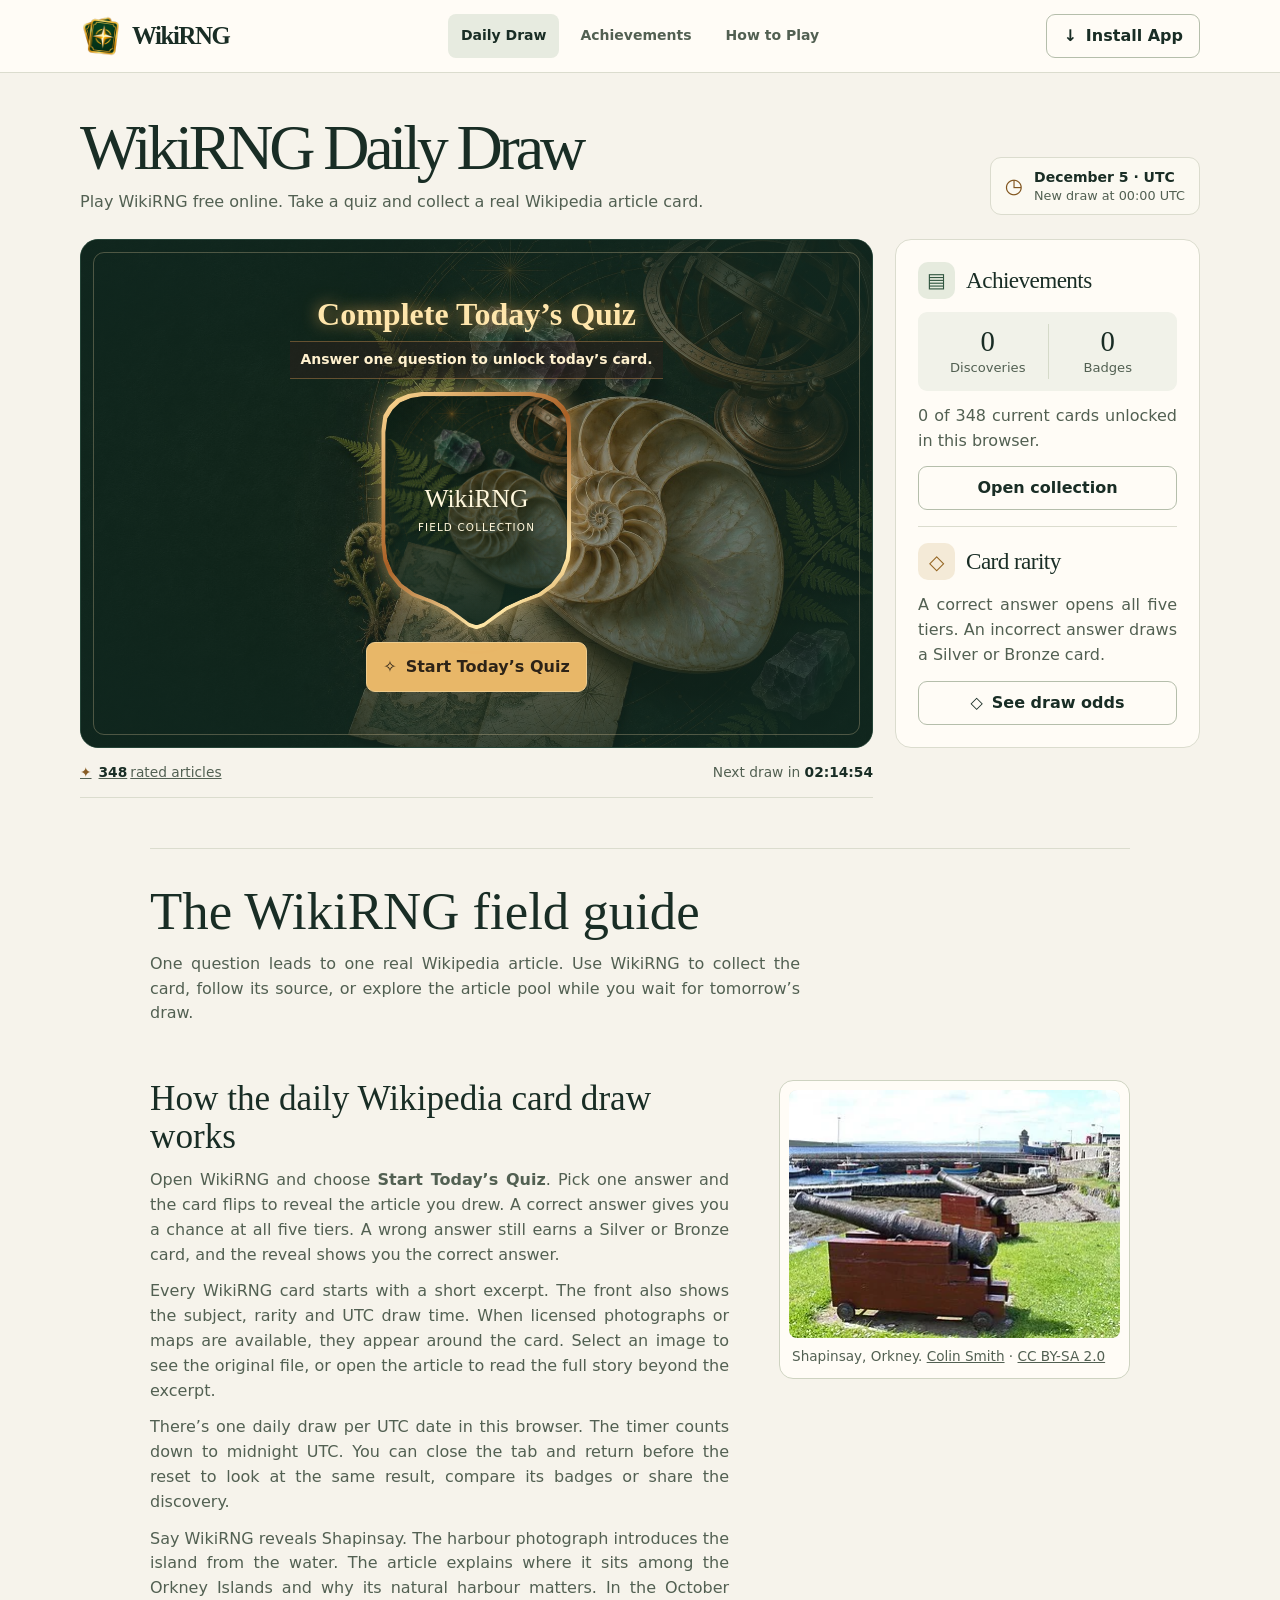
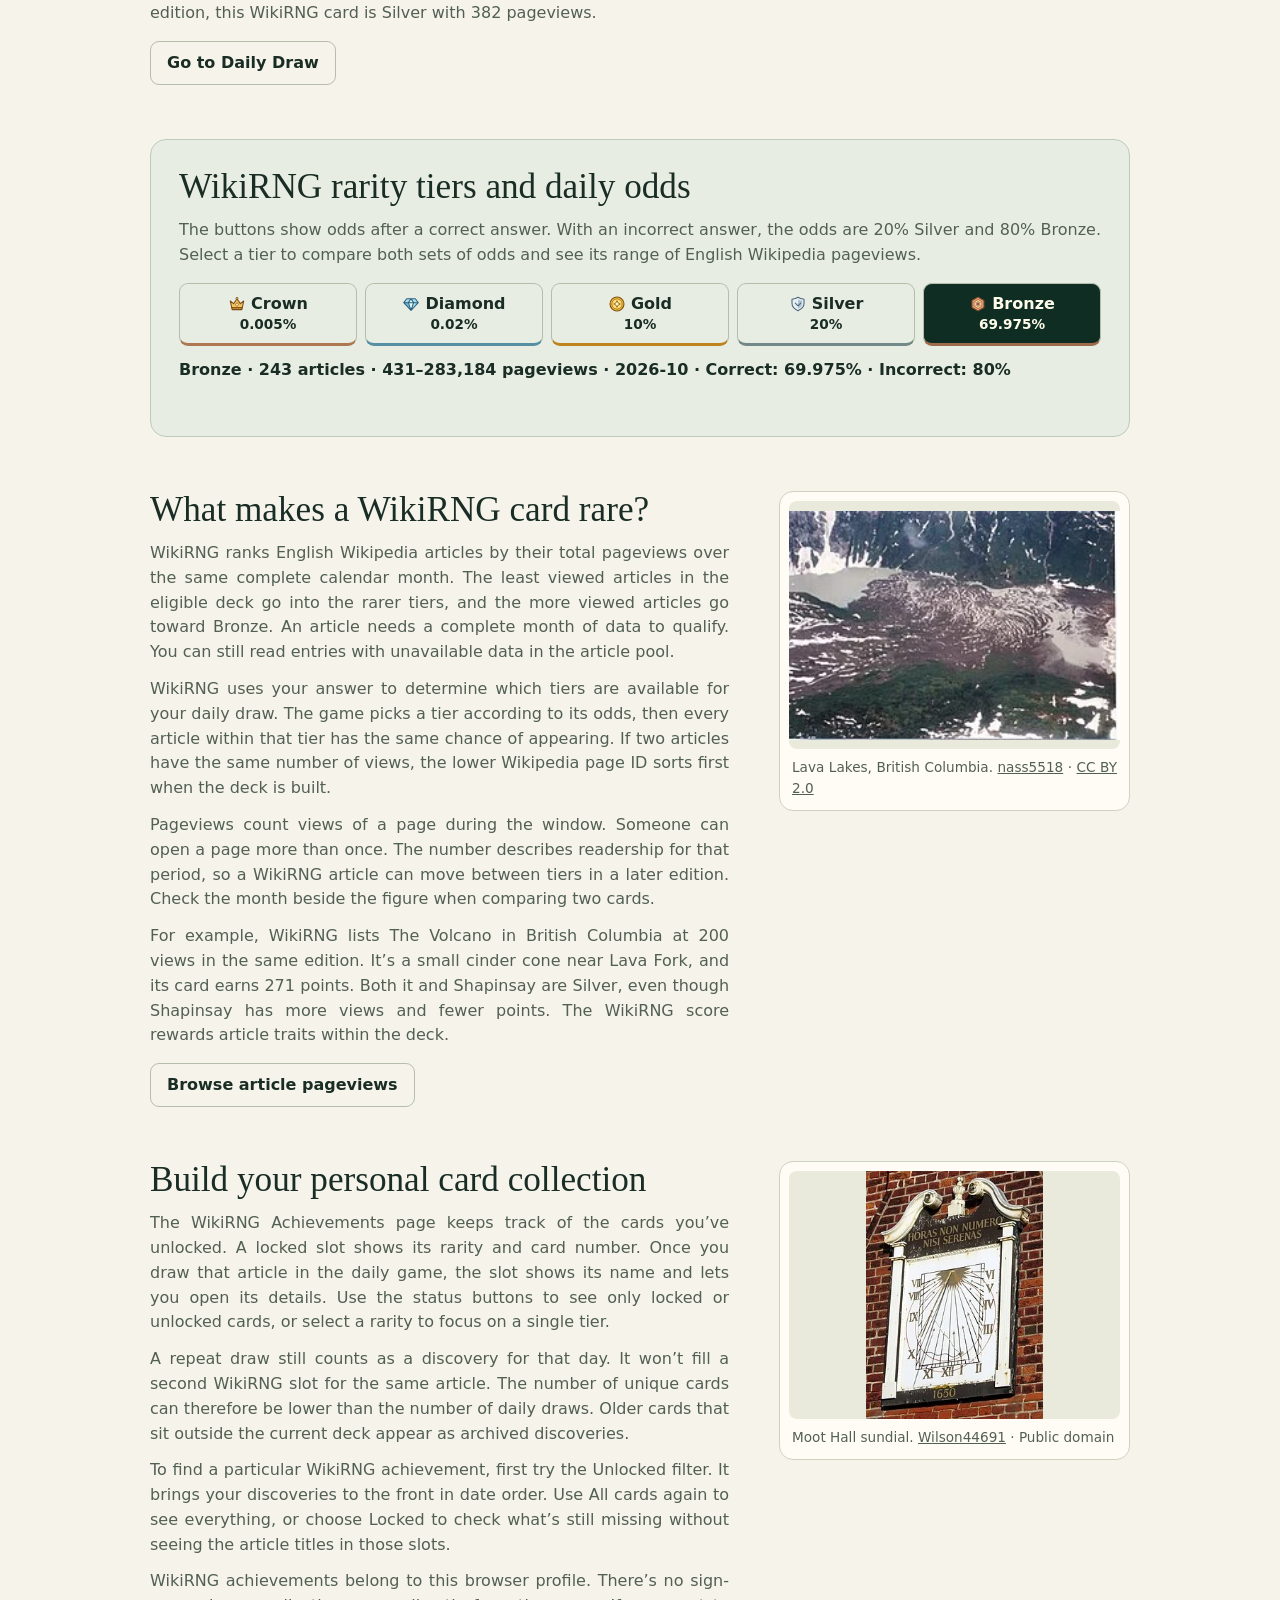
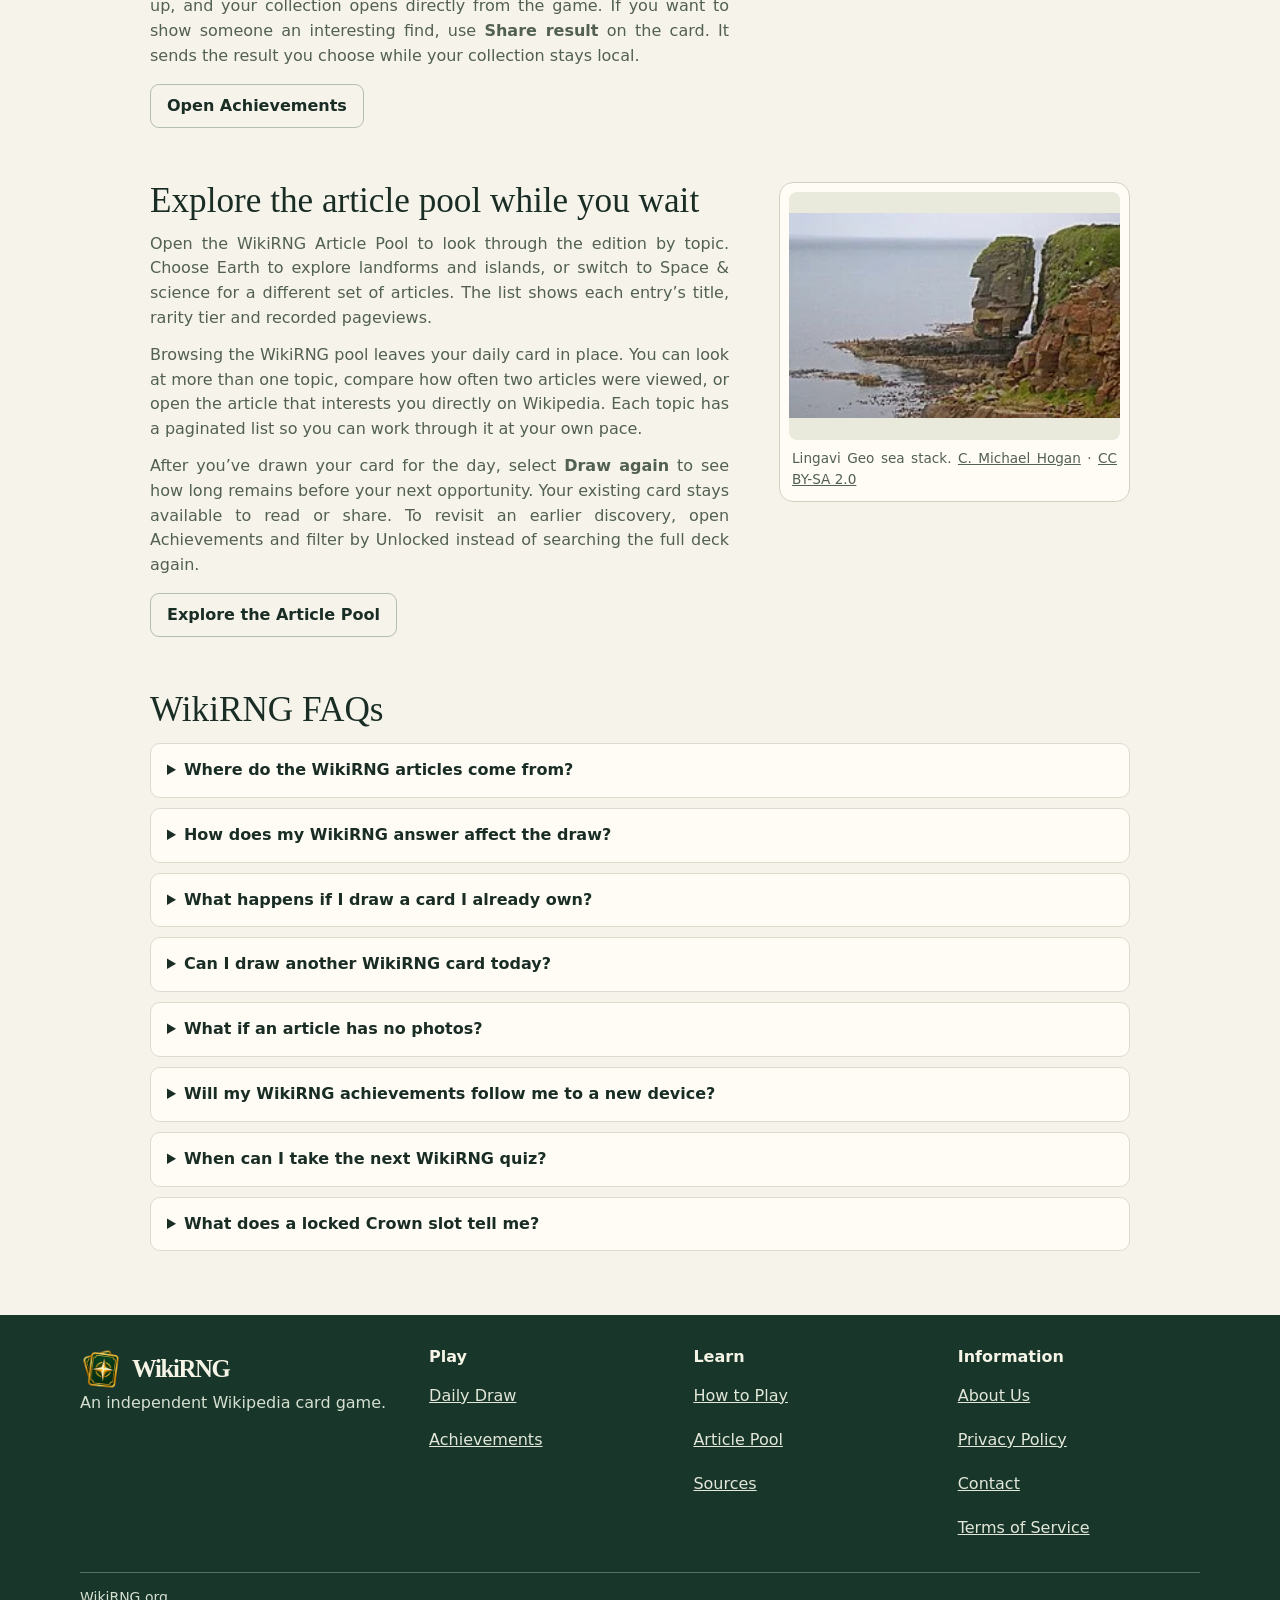
==== index.html @ 870a2978 "first commit" ====
<!doctype html>
<html lang="en">
<head>
  <meta charset="utf-8">
  <meta name="viewport" content="width=device-width, initial-scale=1">
  <meta name="description" content="Play WikiRNG free online. Answer a quick quiz, draw a daily Wikipedia card from five rarity tiers, and build your personal collection.">
  <link rel="canonical" href="https://wikirng.org/">
  <meta property="og:title" content="WikiRNG — Daily Wikipedia Card Draw">
  <meta property="og:description" content="Answer the daily quiz, draw a Wikipedia article card, and fill your collection.">
  <meta property="og:url" content="https://wikirng.org/">
  <meta property="og:image" content="https://wikirng.org/archive-cover.jpg">
  <link rel="icon" type="image/png" sizes="32x32" href="brand/icon-32.png">
  <link rel="apple-touch-icon" href="brand/icon-192.png">
  <link rel="manifest" href="manifest.webmanifest">
  <meta name="theme-color" content="#f6f3eb">
  <link rel="stylesheet" href="styles.css">
  <script src="articles.js" defer></script>
  <script src="edition.js" defer></script>
  <script src="pageviews.js" defer></script>
  <script src="draw-rules.js" defer></script>
  <script src="article-media-local.js" defer></script>
  <script src="article-media.js" defer></script>
  <script src="site.js" defer></script>
  <script src="game.js" defer></script>
  <title>WikiRNG — Daily Wikipedia Card Draw</title>
</head>
<body>
  <a class="skip" href="#main">Skip to game</a>
  <header class="site-header">
    <div class="shell header-inner">
      <a class="brand" href="#daily" aria-label="WikiRNG home"><img class="brand-logo" src="brand/icon-192.png" width="36" height="36" alt="">WikiRNG</a>
      <nav aria-label="Game">
        <a href="#daily" data-view="daily" aria-current="page">Daily Draw</a>
        <a href="#journal" data-view="journal">Achievements</a>
        <a href="#guide" data-view="guide">How to Play</a>
      </nav>
      <button class="outline install" id="install-open" type="button"><span aria-hidden="true">↓</span> Install App</button>
    </div>
  </header>

  <main id="main" class="shell">
    <section class="screen" id="daily" aria-labelledby="daily-title">
      <header class="section-heading">
        <div>
          <h1 id="daily-title">WikiRNG Daily Draw</h1>
          <p>Play WikiRNG free online. Take a quiz and collect a real Wikipedia article card.</p>
        </div>
        <div class="date-stamp"><span class="date-icon" aria-hidden="true">◷</span><div><span id="today-label">Today · UTC</span><small>New draw at 00:00 UTC</small></div></div>
      </header>

      <div class="game-grid">
        <div class="game-column">
          <article class="draw-card" id="draw-card" aria-labelledby="draw-heading">
            <div class="draw-content">
              <div class="unlock-banner">
                <h2 class="knowledge-kicker" id="draw-heading">Complete Today’s Quiz</h2>
                <p class="unlock-subtitle">Answer one question to unlock today’s card.</p>
              </div>
              <div class="draw-deck" aria-hidden="true"><span>WikiRNG</span><small>Field Collection</small></div>
              <button class="primary" id="draw-button" type="button"><span aria-hidden="true">✧</span><span id="draw-button-label">Start Today’s Quiz</span></button>
            </div>
          </article>
          <article class="result-card" id="result" aria-labelledby="result-title" hidden>
            <div class="knowledge-stage" id="knowledge-stage">
              <div class="unlock-banner">
                <p class="knowledge-kicker" id="result-mode"></p>
                <p class="unlock-subtitle" id="result-unlock"></p>
              </div>
              <div class="article-gallery" id="article-gallery" data-media-gallery role="group" aria-label="Images from this article"></div>
              <div class="knowledge-frame">
                <div class="knowledge-flipper" id="knowledge-flipper">
                  <div class="knowledge-back" aria-hidden="true"><span>WikiRNG</span><small>Field Collection</small></div>
                  <div class="knowledge-front">
                    <p class="knowledge-collection">WikiRNG Field Collection</p>
                    <h2 id="result-title" tabindex="-1"></h2>
                    <p class="knowledge-summary" id="result-description" lang="en"></p>
                    <dl class="knowledge-details">
                      <div><dt>Rarity</dt><dd id="result-card-type"></dd></div>
                      <div><dt>Topic</dt><dd id="result-topic"></dd></div>
                      <div><dt>Pageviews</dt><dd id="result-views"></dd></div>
                      <div><dt id="result-date-label">Drawn</dt><dd><time id="result-date"></time></dd></div>
                    </dl>
                  </div>
                </div>
              </div>
              <p class="media-status" id="media-status" data-media-status role="status" hidden></p>
              <div class="result-actions">
                <button class="primary" type="button" id="result-draw-again"><span aria-hidden="true">✧</span> Draw again</button>
                <a class="stage-link" id="source-link" target="_blank" rel="noopener noreferrer">Read on Wikipedia</a>
              </div>
            </div>
            <div class="result-copy">
              <p class="fine" id="quiz-feedback" hidden></p>
              <div class="result-links">
                <button class="text-button" type="button" id="share-button"><span aria-hidden="true">⤴</span> Share result</button>
              </div>
              <p class="excerpt-credit" id="result-credit" hidden><a id="revision-link" target="_blank" rel="noopener noreferrer">Wikipedia contributors</a> · edited excerpt · <a href="https://creativecommons.org/licenses/by-sa/4.0/" target="_blank" rel="noopener noreferrer">CC BY-SA 4.0</a></p>
              <details class="media-credits" id="media-credits" data-media-credits hidden>
                <summary>Image credits</summary>
                <ul id="media-credit-list"></ul>
              </details>
            </div>
            <div class="score-panel">
              <span class="eyebrow">Your draw score</span>
              <div class="score"><strong id="score-value"></strong><span>pts</span></div>
              <p id="result-badges"></p>
              <p id="result-percentile"></p>
              <p id="saved-message"></p>
            </div>
            <div class="reason-panel">
              <h3>How you earned your points</h3>
              <ul id="reasons"></ul>
              <p class="fine" id="result-edition"></p>
            </div>
          </article>
          <p class="notice" id="draw-notice" role="status"></p>
          <div class="stage-meta">
            <a href="#pool" data-view="pool"><span aria-hidden="true">✦</span> <strong id="pool-size">348</strong> rated articles</a>
            <span>Next draw in <time id="countdown">--:--:--</time></span>
          </div>
        </div>
        <aside class="side-panel" aria-labelledby="journal-summary-title">
          <div class="side-heading"><span class="tile-icon" aria-hidden="true">▤</span><h2 id="journal-summary-title">Achievements</h2></div>
          <div class="stats">
            <div><strong id="summary-discoveries">0</strong><span>Discoveries</span></div>
            <div><strong id="summary-badges">0</strong><span>Badges</span></div>
          </div>
          <p id="journal-message">Your daily draws are collected here, ready to revisit any time.</p>
          <a class="outline" href="#journal" data-view="journal">Open collection</a>
          <div class="side-divider"></div>
          <div class="side-heading"><span class="tile-icon alternate" aria-hidden="true">◇</span><h2>Card rarity</h2></div>
          <p>A correct answer opens all five tiers. An incorrect answer draws a Silver or Bronze card.</p>
          <a class="outline" href="#odds"><span aria-hidden="true">◇</span> See draw odds</a>
        </aside>
      </div>

      <article class="field-guide" aria-labelledby="field-guide-title">
        <header class="field-guide-header">
          <h2 id="field-guide-title">The WikiRNG field guide</h2>
          <p>One question leads to one real Wikipedia article. Use WikiRNG to collect the card, follow its source, or explore the article pool while you wait for tomorrow’s draw.</p>
        </header>
        <section class="guide-story">
          <div>
            <h3>How the daily Wikipedia card draw works</h3>
            <p>Open WikiRNG and choose <strong>Start Today’s Quiz</strong>. Pick one answer and the card flips to reveal the article you drew. A correct answer gives you a chance at all five tiers. A wrong answer still earns a Silver or Bronze card, and the reveal shows you the correct answer.</p>
            <p>Every WikiRNG card starts with a short excerpt. The front also shows the subject, rarity and UTC draw time. When licensed photographs or maps are available, they appear around the card. Select an image to see the original file, or open the article to read the full story beyond the excerpt.</p>
            <p>There’s one daily draw per UTC date in this browser. The timer counts down to midnight UTC. You can close the tab and return before the reset to look at the same result, compare its badges or share the discovery.</p>
            <p>Say WikiRNG reveals Shapinsay. The harbour photograph introduces the island from the water. The article explains where it sits among the Orkney Islands and why its natural harbour matters. In the October edition, this WikiRNG card is Silver with 382 pageviews.</p>
            <a class="outline" href="#daily">Go to Daily Draw</a>
          </div>
          <figure>
            <img src="guide-images/shapinsay-harbour.webp" width="330" height="247" loading="lazy" decoding="async" alt="Boats moored at Balfour Harbour on the Orkney island of Shapinsay">
            <figcaption>Shapinsay, Orkney. <a href="https://commons.wikimedia.org/wiki/File:Shapinsay_Harbour_-_geograph.org.uk_-_485300.jpg">Colin Smith</a> · <a href="https://creativecommons.org/licenses/by-sa/2.0/">CC BY-SA 2.0</a></figcaption>
          </figure>
        </section>
        <section id="odds" class="odds-panel" aria-labelledby="odds-title">
          <h3 id="odds-title">WikiRNG rarity tiers and daily odds</h3>
          <p>The buttons show odds after a correct answer. With an incorrect answer, the odds are 20% Silver and 80% Bronze. Select a tier to compare both sets of odds and see its range of English Wikipedia pageviews.</p>
          <div class="odds-buttons" id="odds-buttons" role="group" aria-label="Explore a rarity tier">
            <button type="button" class="outline" data-tier="crown" aria-pressed="false">
              <strong><svg class="rarity-icon" aria-hidden="true" focusable="false" width="18" height="18" viewBox="0 0 24 24">
                <path d="m3 8 4.5 3.6L12 5l4.5 6.6L21 8l-2 9H5z" fill="#f3c45c" stroke="#784b16" stroke-width="1.45" stroke-linejoin="round"/>
                <path d="m5 17 .6 2.5h12.8L19 17z" fill="#dc9b33" stroke="#784b16" stroke-width="1.45" stroke-linejoin="round"/>
                <path d="m12 10 2.25 3-2.25 2-2.25-2z" fill="#fff0b4" stroke="#9c632a" stroke-width="1.1"/>
                <path d="M10.4 4.5 12 2.8l1.6 1.7L12 6z" fill="#ffe28c" stroke="#784b16" stroke-width="1.2" stroke-linejoin="round"/>
              </svg>Crown</strong><span>0.005%</span>
            </button>
            <button type="button" class="outline" data-tier="diamond" aria-pressed="false">
              <strong><svg class="rarity-icon" aria-hidden="true" focusable="false" width="18" height="18" viewBox="0 0 24 24">
                <path d="M6.3 5h11.4l4 5.2L12 20.5 2.3 10.2z" fill="#a8e0f0"/>
                <path d="M2.3 10.2h6.2L12 20.5z" fill="#75b9d6"/>
                <path d="M8.5 10.2 12 5l3.5 5.2-3.5 10.3z" fill="#e4faff"/>
                <path d="M6.3 5h11.4l4 5.2L12 20.5 2.3 10.2zM2.3 10.2h19.4M12 5l-3.5 5.2L12 20.5l3.5-10.3L12 5z" fill="none" stroke="#2b617d" stroke-width="1.35" stroke-linejoin="round"/>
              </svg>Diamond</strong><span>0.02%</span>
            </button>
            <button type="button" class="outline" data-tier="gold" aria-pressed="false">
              <strong><svg class="rarity-icon" aria-hidden="true" focusable="false" width="18" height="18" viewBox="0 0 24 24">
                <circle cx="12" cy="12" r="9.3" fill="#f1bb46" stroke="#815206" stroke-width="1.45"/>
                <circle cx="12" cy="12" r="6.8" fill="#ffdf7b" stroke="#a46e18" stroke-width="1.05"/>
                <path d="M12 7.5 13.4 10.6 16.5 12 13.4 13.4 12 16.5 10.6 13.4 7.5 12 10.6 10.6z" fill="#fff5c6" stroke="#90601b" stroke-width="1.1" stroke-linejoin="round"/>
              </svg>Gold</strong><span>10%</span>
            </button>
            <button type="button" class="outline" data-tier="silver" aria-pressed="false">
              <strong><svg class="rarity-icon" aria-hidden="true" focusable="false" width="18" height="18" viewBox="0 0 24 24">
                <path d="M12 3c2.4 1.6 5 2.3 8 2.7v5.7c0 4.3-3.1 7.3-8 9.6-4.9-2.3-8-5.3-8-9.6V5.7c3-.4 5.6-1.1 8-2.7z" fill="#e6eff4" stroke="#52677b" stroke-width="1.45" stroke-linejoin="round"/>
                <path d="M12 6v12.2c3.5-1.9 5.5-4.1 5.5-7V7.8C15.4 7.4 13.6 6.8 12 6z" fill="#afc2d2"/>
                <path d="m8.4 10.8 3.6 3.6 3.6-3.6" fill="none" stroke="#52677b" stroke-width="1.4" stroke-linecap="round" stroke-linejoin="round"/>
              </svg>Silver</strong><span>20%</span>
            </button>
            <button type="button" class="outline" data-tier="bronze" aria-pressed="true">
              <strong><svg class="rarity-icon" aria-hidden="true" focusable="false" width="18" height="18" viewBox="0 0 24 24">
                <path d="M12 2.8 20 7.4v9.2l-8 4.6-8-4.6V7.4z" fill="#e6a36f" stroke="#78482e" stroke-width="1.45" stroke-linejoin="round"/>
                <path d="M12 5.9 17.3 9v6L12 18.1 6.7 15V9z" fill="#f7cca2" stroke="#a66543" stroke-width="1.05" stroke-linejoin="round"/>
                <path d="M12 8.9v6.2m-2.7-4.7 5.4 3.2m0-3.2-5.4 3.2" fill="none" stroke="#895337" stroke-width="1.25" stroke-linecap="round"/>
              </svg>Bronze</strong><span>69.975%</span>
            </button>
          </div>
          <p id="odds-detail" role="status">The daily draw first selects a tier, then draws one article from that tier.</p>
        </section>
        <section class="guide-story">
          <div>
            <h3>What makes a WikiRNG card rare?</h3>
            <p>WikiRNG ranks English Wikipedia articles by their total pageviews over the same complete calendar month. The least viewed articles in the eligible deck go into the rarer tiers, and the more viewed articles go toward Bronze. An article needs a complete month of data to qualify. You can still read entries with unavailable data in the article pool.</p>
            <p>WikiRNG uses your answer to determine which tiers are available for your daily draw. The game picks a tier according to its odds, then every article within that tier has the same chance of appearing. If two articles have the same number of views, the lower Wikipedia page ID sorts first when the deck is built.</p>
            <p>Pageviews count views of a page during the window. Someone can open a page more than once. The number describes readership for that period, so a WikiRNG article can move between tiers in a later edition. Check the month beside the figure when comparing two cards.</p>
            <p>For example, WikiRNG lists The Volcano in British Columbia at 200 views in the same edition. It’s a small cinder cone near Lava Fork, and its card earns 271 points. Both it and Shapinsay are Silver, even though Shapinsay has more views and fewer points. The WikiRNG score rewards article traits within the deck.</p>
            <a class="outline" href="#pool" data-view="pool">Browse article pageviews</a>
          </div>
          <figure>
            <img src="guide-images/lava-lakes.webp" width="250" height="173" loading="lazy" decoding="async" alt="A lava flow at the Lava Lakes in British Columbia">
            <figcaption>Lava Lakes, British Columbia. <a href="https://commons.wikimedia.org/wiki/File:Lava_flow_at_the_Lava_Lakes,_British_Columbia,_Canada.jpg">nass5518</a> · <a href="https://creativecommons.org/licenses/by/2.0/">CC BY 2.0</a></figcaption>
          </figure>
        </section>
        <section class="guide-story">
          <div>
            <h3>Build your personal card collection</h3>
            <p>The WikiRNG Achievements page keeps track of the cards you’ve unlocked. A locked slot shows its rarity and card number. Once you draw that article in the daily game, the slot shows its name and lets you open its details. Use the status buttons to see only locked or unlocked cards, or select a rarity to focus on a single tier.</p>
            <p>A repeat draw still counts as a discovery for that day. It won’t fill a second WikiRNG slot for the same article. The number of unique cards can therefore be lower than the number of daily draws. Older cards that sit outside the current deck appear as archived discoveries.</p>
            <p>To find a particular WikiRNG achievement, first try the Unlocked filter. It brings your discoveries to the front in date order. Use All cards again to see everything, or choose Locked to check what’s still missing without seeing the article titles in those slots.</p>
            <p>WikiRNG achievements belong to this browser profile. There’s no sign-up, and your collection opens directly from the game. If you want to show someone an interesting find, use <strong>Share result</strong> on the card. It sends the result you choose while your collection stays local.</p>
            <a class="outline" href="#journal" data-view="journal">Open Achievements</a>
          </div>
          <figure>
            <img src="guide-images/moot-hall.webp" width="250" height="349" loading="lazy" decoding="async" alt="A wall-mounted sundial at Moot Hall with Roman numerals">
            <figcaption>Moot Hall sundial. <a href="https://commons.wikimedia.org/wiki/File:MootHallSundial.JPG">Wilson44691</a> · Public domain</figcaption>
          </figure>
        </section>
        <section class="guide-story">
          <div>
            <h3>Explore the article pool while you wait</h3>
            <p>Open the WikiRNG Article Pool to look through the edition by topic. Choose Earth to explore landforms and islands, or switch to Space &amp; science for a different set of articles. The list shows each entry’s title, rarity tier and recorded pageviews.</p>
            <p>Browsing the WikiRNG pool leaves your daily card in place. You can look at more than one topic, compare how often two articles were viewed, or open the article that interests you directly on Wikipedia. Each topic has a paginated list so you can work through it at your own pace.</p>
            <p>After you’ve drawn your card for the day, select <strong>Draw again</strong> to see how long remains before your next opportunity. Your existing card stays available to read or share. To revisit an earlier discovery, open Achievements and filter by Unlocked instead of searching the full deck again.</p>
            <a class="outline" href="#pool" data-view="pool">Explore the Article Pool</a>
          </div>
          <figure>
            <img src="guide-images/lingavi-geo.webp" width="250" height="155" loading="lazy" decoding="async" alt="A sea stack off the rocky coast at Lingavi Geo">
            <figcaption>Lingavi Geo sea stack. <a href="https://commons.wikimedia.org/wiki/File:Sea_stack_at_Lingavi_Geo.jpg">C. Michael Hogan</a> · <a href="https://creativecommons.org/licenses/by-sa/2.0/">CC BY-SA 2.0</a></figcaption>
          </figure>
        </section>
        <section class="faq" aria-labelledby="faq-title">
          <h3 id="faq-title">WikiRNG FAQs</h3>
          <details><summary>Where do the WikiRNG articles come from?</summary><p>The deck samples English Wikipedia’s featured articles across several subjects. The WikiRNG article pool shows what’s in the current edition. Each card links to its source article, and the credit line links to the excerpt’s Wikipedia revision when available. The sample is much smaller than English Wikipedia itself.</p></details>
          <details><summary>How does my WikiRNG answer affect the draw?</summary><p>A correct answer gives you a chance at Crown, Diamond, Gold, Silver or Bronze. An incorrect answer still earns a card, with 20% odds for Silver and 80% for Bronze. The points shown below your card come from article traits such as coordinates.</p></details>
          <details><summary>What happens if I draw a card I already own?</summary><p>WikiRNG saves the new daily result, including its draw time. The existing achievement stays unlocked. The collection count tracks different articles, while the discoveries count tracks completed days in this browser.</p></details>
          <details><summary>Can I draw another WikiRNG card today?</summary><p>WikiRNG offers one draw per UTC day in this browser. Once you submit an answer, your card is saved for the day. The next opportunity arrives at 00:00 UTC, and you can check the countdown any time by selecting Draw again.</p></details>
          <details><summary>What if an article has no photos?</summary><p>You still get the summary, rarity, points and source link. The available illustrations depend on the article and file permissions. Some cards include maps or diagrams, and others may have no suitable media or a temporary loading problem.</p></details>
          <details><summary>Will my WikiRNG achievements follow me to a new device?</summary><p>The collection uses local storage. A different browser, device or profile starts a separate collection. Clearing site data removes the saved draws for that profile. A private browsing session can discard them when it closes.</p></details>
          <details><summary>When can I take the next WikiRNG quiz?</summary><p>The next question unlocks at 00:00 UTC. Use the countdown near your card if your local evening or morning falls on a different calendar day than UTC. You can browse the pool or your unlocked cards while you wait.</p></details>
          <details><summary>What does a locked Crown slot tell me?</summary><p>The slot tells you there’s a Crown card left to discover. Selecting Crown in the WikiRNG rarity panel shows the odds and the pageview range for that tier. Use the Achievements filter to check whether your browser has already saved it. A correct answer is required for a chance at Crown.</p></details>
        </section>
      </article>
    </section>

    <section class="screen inner-screen" id="journal" hidden aria-labelledby="journal-title">
      <header class="section-heading">
        <div><h1 id="journal-title" tabindex="-1">Card achievements</h1><p>See the cards you’ve unlocked and the ones still waiting in the deck.</p></div>
        <label class="filter">Rarity<select id="journal-filter"><option value="all">All rarities</option></select></label>
      </header>
      <div class="collection-controls">
        <div class="collection-filters" role="group" aria-label="Collection status">
          <button class="outline" type="button" data-collection-status="all" aria-pressed="true">All cards</button>
          <button class="outline" type="button" data-collection-status="unlocked" aria-pressed="false">Unlocked</button>
          <button class="outline" type="button" data-collection-status="locked" aria-pressed="false">Locked</button>
        </div>
        <p id="collection-progress" aria-live="polite"></p>
      </div>
      <div class="journal-empty" id="journal-empty">
        <span class="tile-icon" aria-hidden="true">▤</span><h2 id="journal-empty-title">No cards in this view</h2>
        <p id="journal-empty-message">Try another filter or play today’s quiz to add a card.</p>
        <a class="primary" href="#daily" data-view="daily">Go to Daily Draw</a>
      </div>
      <div class="journal-grid" id="journal-list"></div>
      <div class="pool-controls collection-pager" id="collection-pager">
        <button class="outline" id="collection-prev" type="button">Previous</button>
        <p id="collection-range" aria-live="polite"></p>
        <button class="outline" id="collection-next" type="button">Next</button>
      </div>
    </section>

    <section class="screen inner-screen" id="pool" hidden aria-labelledby="pool-title">
      <header class="section-heading">
        <div><h1 id="pool-title" tabindex="-1">Article pool</h1><p>Inspect the archived Wikipedia edition used for daily draws.</p></div>
        <label class="filter">Topic<select id="pool-filter"><option value="all">All topics</option></select></label>
      </header>
      <p class="pool-source"><a href="https://en.wikipedia.org/wiki/Wikipedia:Featured_articles" target="_blank" rel="noopener noreferrer">English Wikipedia featured article index</a> · <span id="edition-date"></span></p>
      <div class="pool-controls">
        <button class="outline" id="pool-prev" type="button">Previous</button>
        <p id="pool-range" aria-live="polite"></p>
        <button class="outline" id="pool-next" type="button">Next</button>
      </div>
      <div class="journal-grid" id="pool-list"></div>
    </section>

    <section class="screen inner-screen" id="guide" hidden aria-labelledby="guide-title">
      <header class="section-heading"><div><h1 id="guide-title" tabindex="-1">How to play</h1><p>A few rules for your daily discovery.</p></div></header>
      <div class="guide-stack">
        <details open><summary>How often can I draw?</summary><p>Submit one answer per UTC day to draw a card. A correct answer opens all five tiers. An incorrect answer earns a Silver or Bronze card. <a href="#odds">Compare the rarity odds.</a></p></details>
        <details><summary>How are points earned?</summary><p>Every article starts at 100 points. Traits in the edition earn badges. Only the highest-scoring badge counts in each of the topic, title and article metadata groups. Rarity follows pageviews.</p></details>
        <details><summary>What does “top of the pool” mean?</summary><p>It compares article scores in the edition, including ties. The score shows how unusual the article’s badge traits are within this edition.</p></details>
        <details><summary>Where are my discoveries saved?</summary><p>Daily results stay in this browser’s local storage. Clearing site data or switching browsers separates your journal. You can share a result as text without publishing your journal.</p></details>
        <details><summary>Where do the discoveries come from?</summary><p>This edition is a sample from the English Wikipedia featured article index, with excerpts and metadata from Wikipedia. Each result shows its source and edition. Older draws keep the score and size of their original pool. <a href="#pool" data-view="pool">Browse the current pool.</a></p></details>
      </div>
    </section>
  </main>

  <footer class="site-footer">
    <div class="shell footer-grid">
      <div><a class="brand" href="#daily" data-view="daily"><img class="brand-logo" src="brand/icon-192.png" width="36" height="36" alt="">WikiRNG</a><p>An independent Wikipedia card game.</p></div>
      <div><h2>Play</h2><a href="#daily" data-view="daily">Daily Draw</a><a href="#journal" data-view="journal">Achievements</a></div>
      <div><h2>Learn</h2><a href="#guide" data-view="guide">How to Play</a><a href="#pool" data-view="pool">Article Pool</a><a href="/about/#sources">Sources</a></div>
      <div><h2>Information</h2><a href="/about/">About Us</a><a href="/privacy/">Privacy Policy</a><a href="/contact/">Contact</a><a href="/terms/">Terms of Service</a></div>
    </div>
    <div class="shell footer-bottom">WikiRNG.org</div>
  </footer>

  <dialog id="quiz-dialog" aria-labelledby="quiz-title">
    <div class="dialog-title"><h2 id="quiz-title">Today’s Quiz</h2><form method="dialog"><button class="plain-close" aria-label="Close quiz" type="submit">×</button></form></div>
    <p class="fine">A correct answer opens all five rarity tiers. An incorrect answer still unlocks a Silver or Bronze card.</p>
    <p id="quiz-question"></p>
    <div class="quiz-options" id="quiz-options" role="group" aria-labelledby="quiz-question"></div>
  </dialog>
  <dialog id="draw-limit-dialog" aria-labelledby="draw-limit-title" aria-describedby="draw-limit-message">
    <h2 id="draw-limit-title">One draw per day</h2>
    <p id="draw-limit-message">You’ve used today’s draw. Come back tomorrow!</p>
    <p class="fine">Next draw in <time id="draw-limit-countdown">--:--:--</time></p>
    <form method="dialog"><button class="primary" type="submit" autofocus>Got it</button></form>
  </dialog>
  <dialog id="collection-dialog" aria-labelledby="collection-title">
    <form class="collection-close" method="dialog"><button class="plain-close" aria-label="Close card detail" type="submit" autofocus>×</button></form>
    <div class="collection-locked" id="collection-locked" hidden>
      <h2 id="collection-locked-title"></h2>
      <p id="collection-locked-rarity"></p>
      <p>Unlock this card by drawing it in the daily game.</p>
    </div>
    <div class="knowledge-stage collection-stage" id="collection-unlocked" hidden>
      <div class="unlock-banner">
        <p class="knowledge-kicker">Card Unlocked</p>
        <p class="unlock-subtitle" id="collection-banner-rarity"></p>
      </div>
      <div class="article-gallery" id="collection-gallery" data-media-gallery role="group" aria-label="Images from this article"></div>
      <div class="knowledge-frame">
        <div class="knowledge-front">
          <p class="knowledge-collection">WikiRNG Field Collection</p>
          <h2 id="collection-title"></h2>
          <p class="knowledge-summary" id="collection-description" lang="en"></p>
          <dl class="knowledge-details">
            <div><dt>Rarity</dt><dd id="collection-rarity"></dd></div>
            <div><dt>Topic</dt><dd id="collection-topic"></dd></div>
            <div><dt>Pageviews</dt><dd id="collection-views"></dd></div>
            <div><dt id="collection-date-label">Drawn</dt><dd><time id="collection-date"></time></dd></div>
          </dl>
        </div>
      </div>
      <p class="media-status" data-media-status role="status" hidden></p>
      <div class="collection-credits">
        <p class="fine" id="collection-credit" hidden><a id="collection-revision" target="_blank" rel="noopener noreferrer">Wikipedia contributors</a> · edited excerpt · <a href="https://creativecommons.org/licenses/by-sa/4.0/" target="_blank" rel="noopener noreferrer">CC BY-SA 4.0</a></p>
        <details class="media-credits" data-media-credits hidden>
          <summary>Image credits</summary>
          <ul></ul>
        </details>
      </div>
      <a class="collection-source" id="collection-source" target="_blank" rel="noopener noreferrer">Read on Wikipedia</a>
    </div>
  </dialog>
  <dialog id="install-dialog" aria-labelledby="install-title">
    <div class="dialog-title"><h2 id="install-title">Install WikiRNG</h2><form method="dialog"><button class="plain-close" aria-label="Close" type="submit">×</button></form></div>
    <p>Use your browser’s menu to install WikiRNG or add it to your home screen. On iPhone or iPad, open Share in Safari and choose Add to Home Screen.</p>
    <button class="outline" id="copy-link" type="button">Copy site link</button>
    <button class="primary" id="native-install" type="button" hidden>Install now</button>
    <input id="install-url" type="url" value="https://wikirng.org/" aria-label="WikiRNG site link" readonly hidden>
  </dialog>
  <dialog id="share-dialog" aria-labelledby="share-title">
    <div class="dialog-title"><h2 id="share-title">Share this discovery</h2><form method="dialog"><button class="plain-close" aria-label="Close" type="submit">×</button></form></div>
    <label for="share-text">Result text</label>
    <textarea id="share-text" rows="5" readonly></textarea>
    <button class="primary" type="button" id="copy-result">Copy result</button>
  </dialog>
  <p id="announcer" class="sr-only" role="status" aria-live="polite"></p>
</body>
</html>
---- styles.css ----
:root {
  color-scheme: light;
  --ink: #192d25;
  --muted: #526052;
  --paper: #f6f3eb;
  --surface: #fffcf6;
  --line: #dbdcce;
  --pine: #214c3c;
  --pine-dark: #102d23;
  --gold: #e8b768;
  --crest-outline: polygon(
    50% 0%, 78% 0%, 86% 1%, 92% 3%, 96% 6%, 99% 10%, 100% 16%,
    100% 64%, 99% 71%, 96% 77%, 91% 82%, 84% 86%, 74% 89%, 66% 92%,
    59% 96%, 54% 99%, 50% 100%, 46% 99%, 41% 96%, 34% 92%, 26% 89%,
    16% 86%, 9% 82%, 4% 77%, 1% 71%, 0% 64%, 0% 16%, 1% 10%,
    4% 6%, 8% 3%, 14% 1%, 22% 0%
  );
  --serif: Georgia, 'Times New Roman', serif;
  --sans: 'Segoe UI', system-ui, sans-serif;
}

*, *::before, *::after { box-sizing: border-box; }
html { scroll-padding-top: 16px; }
body { margin: 0; background: var(--paper); color: var(--ink); font: 1rem/1.55 var(--sans); }
[hidden] { display: none !important; }
a { color: inherit; }
button, select, textarea { font: inherit; }
button { cursor: pointer; }
button:disabled { cursor: wait; opacity: .82; }
:focus-visible { outline: 3px solid #ad550f; outline-offset: 4px; }
h1, h2, h3 { font-family: var(--serif); font-weight: 500; line-height: 1.08; margin: 0; }
p { margin: 0; }
.shell { width: min(1120px, calc(100% - 64px)); margin-inline: auto; }
.skip { position: fixed; top: 8px; left: 8px; background: var(--surface); padding: 10px; transform: translateY(-150%); z-index: 3; }
.skip:focus { transform: none; }
.sr-only { position: absolute; width: 1px; height: 1px; padding: 0; overflow: hidden; clip-path: inset(50%); white-space: nowrap; }

.site-header { background: var(--surface); border-bottom: 1px solid var(--line); }
.header-inner { min-height: 72px; display: grid; grid-template-columns: 1fr auto 1fr; align-items: center; gap: 20px; }
.brand { display: inline-flex; align-items: center; gap: 10px; width: fit-content; min-height: 44px; font: 600 1.55rem/1 var(--serif); text-decoration: none; letter-spacing: -.055em; }
.brand-mark { display: grid; place-items: center; width: 35px; height: 35px; border: 1px solid #adb5a2; border-radius: 14px; color: #38614b; font: 1.36rem/1 var(--serif); letter-spacing: normal; }
nav { display: flex; align-items: center; gap: 8px; }
nav a { display: inline-flex; align-items: center; justify-content: center; min-height: 44px; border-radius: 8px; padding: 0 13px; font-size: .875rem; font-weight: 650; text-decoration: none; color: var(--muted); }
nav a:hover, nav a[aria-current] { background: #e7ebe0; color: var(--ink); }
.install { justify-self: end; white-space: nowrap; }
.primary, .outline, .text-button { min-height: 44px; display: inline-flex; align-items: center; justify-content: center; gap: 9px; border-radius: 9px; font-weight: 680; text-align: center; text-decoration: none; line-height: 1.25; padding: 10px 16px; }
.primary { border: 1px solid var(--pine); background: var(--pine); color: white; }
.primary:hover { background: #2e604a; }
.outline { border: 1px solid #b5beab; background: transparent; color: var(--ink); }
.outline:hover { background: #edf0e6; }
.text-button { border: 0; padding-inline: 0; background: transparent; text-decoration: underline; color: var(--pine); }

main { min-height: 60vh; }
.screen { padding-block: 40px 64px; }
.section-heading { display: flex; justify-content: space-between; align-items: end; gap: 24px; margin-bottom: 24px; }
.section-heading h1 { font-size: clamp(3rem, 5vw, 4.45rem); letter-spacing: -.065em; }
.section-heading p { margin-top: 8px; color: var(--muted); }
.date-stamp { display: flex; align-items: center; gap: 11px; color: var(--ink); border: 1px solid var(--line); border-radius: 11px; padding: 10px 14px; min-width: max-content; background: #fbf9f1; line-height: 1.35; }
.date-icon { color: #81551e; font-size: 1.3rem; }
.date-stamp span:not(.date-icon) { display: block; font-size: .875rem; font-weight: 700; }
.date-stamp small { display: block; color: var(--muted); font-size: .8rem; }

.game-grid { display: grid; grid-template-columns: minmax(0, 2.6fr) minmax(238px, 1fr); align-items: start; gap: 22px; }
.draw-card { min-height: 305px; aspect-ratio: 16 / 9; position: relative; isolation: isolate; display: grid; place-items: center; border: 1px solid #254438; overflow: hidden; border-radius: 18px; background: #17392d; color: #fffcf1; }
.draw-card::before { content: ''; position: absolute; z-index: -1; inset: 0; background: radial-gradient(ellipse at center, #20352b45, #10271fe6 84%), url('archive-cover.jpg') 62% center / cover no-repeat; }
.draw-card::after { content: ''; position: absolute; z-index: -1; inset: 12px; border: 1px solid #ebd0a449; border-radius: 11px; pointer-events: none; }
.draw-content { display: grid; justify-items: center; gap: 13px; padding: 28px; text-align: center; }
.draw-deck { position: relative; isolation: isolate; display: grid; place-content: center; gap: 7px; width: clamp(122px, 19vw, 190px); aspect-ratio: 4 / 5; color: #fff7dc; filter: drop-shadow(0 0 11px #f8c87799); }
.draw-deck::before, .draw-deck::after { content: ''; position: absolute; clip-path: var(--crest-outline); }
.draw-deck::before { inset: 0; z-index: -2; background: linear-gradient(140deg, #ffdc96, #a96026 45%, #ffe8a8 80%, #b97832); }
.draw-deck::after { inset: 4px; z-index: -1; background: linear-gradient(#10261c68, #11291ff2), url('archive-cover.jpg') 74% center / cover; }
.draw-deck span { font: clamp(1.35rem, 2vw, 1.9rem)/1 var(--serif); }
.draw-deck small { font-size: .65rem; text-transform: uppercase; letter-spacing: .11em; }
.draw-content .primary { min-height: 50px; background: var(--gold); color: #2d2317; border-color: #f0cc8c; }
.draw-content .primary:hover { background: #f4ce89; }
.stage-meta { min-height: 50px; display: flex; align-items: center; justify-content: space-between; gap: 8px 20px; flex-wrap: wrap; border-bottom: 1px solid var(--line); color: var(--muted); font-size: .86rem; }
.stage-meta strong, time { color: var(--ink); font-weight: 650; font-variant-numeric: tabular-nums; }
.stage-meta [aria-hidden] { color: #875c24; padding-right: 4px; }
.stage-meta a { display: inline-flex; min-height: 44px; align-items: center; gap: 3px; }
.notice { color: #723315; margin-top: 8px; }
.notice:empty { display: none; }

.side-panel { background: var(--surface); border: 1px solid var(--line); border-radius: 16px; padding: 22px; display: grid; gap: 13px; }
.side-heading { display: flex; align-items: center; gap: 11px; }
.side-heading h2 { font-size: 1.45rem; letter-spacing: -.025em; }
.tile-icon { width: 37px; height: 37px; flex: 0 0 37px; border-radius: 10px; background: #e6ebde; color: #315640; display: inline-grid; place-items: center; font: 1.28rem/1 var(--serif); }
.tile-icon.alternate { background: #f4ead7; color: #946420; }
.stats { display: grid; grid-template-columns: 1fr 1fr; background: #f1f2e9; border-radius: 9px; padding: 12px 10px; }
.stats div { text-align: center; }
.stats div + div { border-left: 1px solid #d5dac9; }
.stats strong, .stats span { display: block; }
.stats strong { font: 1.8rem/1.2 var(--serif); font-variant-numeric: tabular-nums; }
.stats span { font-size: .82rem; color: var(--muted); }
.side-panel p, .explain-grid p { color: var(--muted); }
.side-panel .outline { width: 100%; }
.side-panel .filter { font-size: .875rem; }
.side-divider { height: 1px; background: var(--line); margin: 3px 0; }
.explain { margin-top: 35px; }
.explain-heading { display: flex; align-items: baseline; justify-content: space-between; gap: 12px; margin-bottom: 14px; }
.explain-heading h2 { font-size: clamp(1.6rem, 3vw, 2rem); letter-spacing: -.035em; }
.explain-heading a { display: inline-flex; align-items: center; min-height: 44px; color: var(--pine); font-weight: 650; }
.explain-grid, .journal-grid { display: grid; grid-template-columns: repeat(3, minmax(0, 1fr)); gap: 14px; }
.explain-grid > div, .journal-entry { background: var(--surface); border: 1px solid var(--line); border-radius: 13px; padding: 17px; }
.explain-grid > div { display: grid; grid-template-rows: auto auto 1fr; gap: 8px; }
.explain-grid h3 { font-size: 1.26rem; }

.result-card { display: grid; grid-template-columns: minmax(0, 1.8fr) minmax(165px, 1fr); border: 1px solid var(--line); background: var(--surface); border-radius: 16px; overflow: hidden; }
.game-grid:has(.result-card:not([hidden])) { grid-template-columns: minmax(0, 1fr); }
.knowledge-stage {
  grid-column: 1 / -1;
  display: flex;
  flex-direction: column;
  align-items: center;
  gap: 12px;
  min-height: 450px;
  padding: clamp(20px, 4vw, 47px) clamp(14px, 4vw, 48px) 24px;
  isolation: isolate;
  background:
    radial-gradient(circle at 17% 30%, #ffe2a6bb 0 1px, transparent 3px),
    radial-gradient(circle at 84% 22%, #ffe2a6aa 0 1px, transparent 3px),
    radial-gradient(circle at 71% 45%, #ffe2a6cc 0 1px, transparent 3px),
    radial-gradient(circle at 24% 61%, #ffe2a699 0 1px, transparent 3px),
    radial-gradient(circle at 82% 62%, #ffe2a6aa 0 1px, transparent 3px),
    radial-gradient(ellipse at 50% 39%, #62513b 1%, #322b36 37%, #151524 68%, #10101b 100%);
}
.knowledge-frame { width: min(100%, 440px); min-width: 0; perspective: 1050px; z-index: 2; }
.knowledge-flipper { display: grid; transform-style: preserve-3d; transform: rotateY(180deg); }
.knowledge-flipper.is-flipping { animation: card-flip .65s cubic-bezier(.24,.72,.3,1) both; }
@keyframes card-flip {
  from { transform: rotateY(0) scale(.95); }
  to { transform: rotateY(180deg) scale(1); }
}
.knowledge-back, .knowledge-front { grid-area: 1 / 1; min-width: 0; position: relative; isolation: isolate; backface-visibility: hidden; }
.knowledge-back::before, .knowledge-front::before, .knowledge-back::after, .knowledge-front::after {
  content: '';
  position: absolute;
  clip-path: var(--crest-outline);
}
.knowledge-back::before, .knowledge-front::before {
  inset: 0;
  z-index: -2;
  background: linear-gradient(131deg, #b97035 2%, #ffe4a1 20%, #d69b56 38%, #b46533 50%, #fdf2bf 70%, #e6b976 82%, #9f5729);
}
.knowledge-back {
  display: grid;
  place-content: center;
  gap: 9px;
  color: #fff7dc;
  text-align: center;
  filter: drop-shadow(0 0 13px #ffd7858c);
}
.knowledge-back::after { inset: 6px; z-index: -1; background: linear-gradient(#10261c73, #11291fed), url('archive-cover.jpg') center / cover; }
.knowledge-back span { font: 2.5rem/1 var(--serif); }
.knowledge-back small { font-size: .8rem; letter-spacing: .12em; text-transform: uppercase; }
.knowledge-front {
  padding: clamp(24px, 4.2vw, 37px) clamp(22px, 4.5vw, 42px) clamp(70px, 9vw, 88px);
  color: #223127;
  filter: drop-shadow(0 0 3px #fff0bf) drop-shadow(0 0 13px #ffc66ac4) drop-shadow(0 0 25px #fcc66a58);
}
.knowledge-flipper > .knowledge-front { transform: rotateY(180deg); }
.knowledge-front::after { inset: 7px; z-index: -1; background: radial-gradient(ellipse at 50% 0%, #fcf3d2 18%, #fff9e9 52%, #f1ddb4 100%); }
.knowledge-front h2 { margin: 7px 0 12px; font-size: clamp(1.55rem, 3.5vw, 2.8rem); letter-spacing: -.045em; text-align: center; overflow-wrap: anywhere; }
.knowledge-kicker { color: #ffe6ac; font: 700 clamp(1.15rem, 2.8vw, 2rem)/1.2 var(--serif); text-align: center; text-shadow: 0 0 15px #ffb65bba; }
.unlock-banner { display: grid; justify-items: center; gap: 8px; width: min(100%, 460px); }
.unlock-subtitle { width: 100%; padding: 7px 10px; color: #fff1ce; border-block: 1px solid #c794516a; text-align: center; font-size: .875rem; font-weight: 600; background: #2d211c81; }
.knowledge-collection { color: #735524; font-weight: 700; font-size: .7rem; text-transform: uppercase; letter-spacing: .105em; text-align: center; }
.knowledge-summary { color: #3d493b; font-size: .875rem; line-height: 1.47; text-align: justify; text-align-last: start; overflow-wrap: anywhere; hyphens: auto; }
.knowledge-details { margin: 14px clamp(8px, 2.35vw, 14px) 0; padding-top: 8px; border-top: 1px solid #d7c7a3; font-size: .82rem; }
.knowledge-details div { display: grid; grid-template-columns: minmax(4.45rem, .7fr) minmax(0, 1.6fr); gap: 8px; }
.knowledge-details div + div { margin-top: 3px; }
.knowledge-details dt { color: #5c594a; }
.knowledge-details dd { margin: 0; font-weight: 650; overflow-wrap: anywhere; }
.knowledge-details time { font-weight: inherit; }
.article-gallery { display: flex; justify-content: center; align-items: end; gap: 6px; width: min(100%, 530px); margin-top: 5px; margin-bottom: -28px; z-index: 1; }
.article-gallery:empty { display: none; }
.article-photo { margin: 0; flex: 0 1 126px; min-width: 0; border: 2px solid #e8c785; border-radius: 13px; background: #28372d; box-shadow: 0 0 12px #ffc56d7d, 0 7px 17px #0b1719a1; }
.article-photo:nth-child(1) { transform: rotate(-9deg) translateY(6px); }
.article-photo:nth-child(2) { transform: rotate(-3deg); z-index: 1; }
.article-photo:nth-child(3) { transform: rotate(4deg) translateY(2px); z-index: 1; }
.article-photo:nth-child(4) { transform: rotate(9deg) translateY(8px); }
.article-photo:only-child { transform: none; }
.article-photo a { display: block; overflow: hidden; border-radius: 10px; min-height: 44px; }
.article-photo img { display: block; width: 100%; aspect-ratio: 5 / 4; object-fit: cover; }
.media-status { color: #f3e3c6; text-align: center; font-size: .82rem; }
.media-credits { margin-top: 8px; }
.media-credits ul { padding-inline-start: 17px; margin: 0 0 13px; font-size: .82rem; overflow-wrap: anywhere; }
.media-credits li + li { margin-top: 5px; }
.media-credits summary { font-size: .88rem; min-height: 44px; }
.result-copy, .score-panel, .reason-panel { padding: 26px; }
.result-copy p:not(.eyebrow) { color: var(--muted); }
.result-copy .excerpt-credit { margin-top: 10px; font-size: .8rem; }
.eyebrow { color: #655630; font-weight: 720; font-size: .8rem; text-transform: uppercase; letter-spacing: .09em; }
.result-actions { display: grid; justify-items: center; gap: 3px; width: min(100%, 290px); }
.result-actions .primary { width: 100%; min-height: 50px; border: 2px solid #ffdda0; border-radius: 24px; background: linear-gradient(#ffe39b, #eeb264); color: #332015; box-shadow: 0 2px 14px #cf963c8a; }
.result-actions .primary:hover { background: #ffe29c; }
.stage-link { display: inline-flex; align-items: center; min-height: 44px; color: #fff1cd; font-weight: 650; text-underline-offset: 3px; }
.result-links { display: flex; flex-wrap: wrap; gap: 0 16px; margin-top: 4px; }
.score-panel { background: #e8eddf; display: flex; flex-direction: column; align-items: start; justify-content: center; gap: 9px; }
.score { display: flex; align-items: baseline; gap: 7px; }
.score strong { font: 3.25rem/1 var(--serif); }
.score-panel p, .fine { color: var(--muted); font-size: .875rem; }
.score-panel #saved-message { padding-top: 9px; border-top: 1px solid #c6cebb; }
.reason-panel { grid-column: 1 / -1; border-top: 1px solid var(--line); }
.reason-panel h3 { font-size: 1.55rem; }
.reason-panel ul { padding: 0; margin: 10px 0; list-style: none; }
.reason-panel li { display: grid; grid-template-columns: minmax(0, 1fr) auto; gap: 9px; padding-block: 7px; border-bottom: 1px solid #ecece2; }
.reason-panel li strong { font-variant-numeric: tabular-nums; }
.reason-panel li small { display: block; color: var(--muted); font-size: .8rem; }
.reason-panel .fine + .fine { margin-top: 4px; }
.filter { display: grid; gap: 5px; font-weight: 650; }
select { min-height: 44px; border: 1px solid var(--line); border-radius: 8px; background: var(--surface); color: var(--ink); padding: 7px 12px; }
.journal-empty { display: grid; justify-items: center; gap: 12px; text-align: center; background: var(--surface); padding: 32px; border: 1px solid var(--line); border-radius: 13px; }
.journal-entry { display: grid; grid-template-rows: auto auto 1fr auto; gap: 8px; }
.journal-entry a { display: inline-flex; align-items: center; width: fit-content; min-height: 44px; }
.journal-entry h2 { font-size: 1.7rem; overflow-wrap: anywhere; }
.pool-source { color: var(--muted); margin-bottom: 15px; }
.pool-controls { display: grid; grid-template-columns: 1fr minmax(0, 1.4fr) 1fr; align-items: center; gap: 8px; max-width: 450px; margin-bottom: 16px; text-align: center; }
.pool-controls button:disabled { opacity: .55; cursor: default; }
.guide-stack { display: grid; gap: 10px; max-width: 840px; }
details { background: var(--surface); border: 1px solid var(--line); padding: 0 16px; border-radius: 10px; }
summary { cursor: pointer; padding: 14px 0; font-weight: 650; }
details p { margin-bottom: 16px; color: var(--muted); }
.result-copy p, .side-panel p, .explain-grid p, .journal-entry p, details p, .info-content p { text-align: justify; text-align-last: start; overflow-wrap: anywhere; }

.site-footer { background: #18362a; color: #f5f4e6; padding: 32px 0 0; }
.footer-grid { display: grid; grid-template-columns: 1.35fr repeat(3, 1fr); gap: 22px; }
.footer-grid > div { display: flex; align-items: start; flex-direction: column; }
.footer-grid h2 { font: 700 1rem/1.3 var(--sans); margin: 0 0 6px; }
.footer-grid a:not(.brand) { color: #e2e7d9; display: inline-flex; align-items: center; min-height: 44px; }
.footer-grid .brand-mark { color: #f1cd8a; }
.footer-grid p { color: #d6e0d1; }
.footer-bottom { border-top: 1px solid #527363; margin-top: 22px; padding: 14px 0; color: #d6e0d1; font-size: .875rem; }
dialog { border: 1px solid var(--line); border-radius: 15px; max-width: min(460px, calc(100% - 36px)); padding: 20px; color: var(--ink); background: var(--surface); }
dialog::backdrop { background: #0b251ac2; }
dialog p, dialog label { margin: 12px 0; display: block; }
.dialog-title { display: flex; gap: 16px; justify-content: space-between; align-items: center; }
.quiz-options { display: grid; gap: 8px; }
.quiz-options button { width: 100%; }
.plain-close { height: 44px; width: 44px; border: 0; border-radius: 8px; background: #e6ebde; color: var(--ink); font-size: 1.5rem; }
textarea { width: 100%; resize: vertical; padding: 10px; background: white; border: 1px solid var(--line); border-radius: 8px; color: var(--ink); }
.info-content { padding-block: 35px; max-width: 800px; }
.info-content section { margin-top: 24px; padding: 20px; background: var(--surface); border: 1px solid var(--line); border-radius: 9px; }
.info-content section h2 { margin-bottom: 10px; }

.brand-logo { display: block; width: 42px; height: 42px; object-fit: contain; }
.section-heading h1 { overflow-wrap: anywhere; }
.field-guide { display: grid; gap: clamp(30px, 5vw, 54px); margin: 50px auto 0; width: min(100%, 980px); padding-top: 34px; border-top: 1px solid var(--line); }
.field-guide h2 { font-size: clamp(2.1rem, 5vw, 3.3rem); }
.field-guide h3 { font-size: clamp(1.65rem, 3vw, 2.2rem); }
.field-guide-header { max-width: 650px; }
.field-guide-header p, .guide-story p, .odds-panel p { margin-top: 12px; color: var(--muted); }
.field-guide-header p, .guide-story p, .guide-story figcaption, .odds-panel > p, .info-content section p { text-align: justify; text-align-last: start; overflow-wrap: anywhere; }
.guide-story { display: grid; grid-template-columns: minmax(0, 1.65fr) minmax(0, 1fr); gap: clamp(20px, 5vw, 50px); align-items: start; }
.guide-story .outline { display: inline-flex; margin-top: 15px; }
.guide-story figure { margin: 0; padding: 9px; border: 1px solid #ced3c1; border-radius: 14px; background: var(--surface); }
.guide-story img { display: block; width: 100%; aspect-ratio: 4 / 3; height: auto; object-fit: contain; border-radius: 8px; background: #e9e9dc; }
.guide-story figcaption { margin: 8px 3px 2px; font-size: .85rem; color: var(--muted); overflow-wrap: anywhere; }
.odds-panel { padding: clamp(14px, 4vw, 28px); border: 1px solid #bdcbb8; border-radius: 16px; background: #e8ede3; }
.odds-buttons { display: grid; grid-template-columns: repeat(5, minmax(0, 1fr)); gap: 8px; margin-top: 16px; }
.odds-buttons button { display: grid; justify-items: center; gap: 2px; min-height: 61px; padding-inline: 5px; font-variant-numeric: tabular-nums; border-bottom: 3px solid var(--tier-edge, #a97956); }
.odds-buttons strong { display: flex; align-items: center; justify-content: center; gap: 5px; }
.rarity-icon { display: block; flex: none; }
.odds-buttons button[aria-pressed="true"], .collection-filters button[aria-pressed="true"] { background: var(--pine-dark); color: #fffbea; }
.odds-buttons span { font-size: .85rem; }
#odds-detail { color: var(--ink); min-height: 3.1em; font-weight: 650; }
.faq { display: grid; gap: 10px; }
.faq h3 { margin-bottom: 4px; }
.collection-controls { display: flex; flex-wrap: wrap; align-items: center; justify-content: space-between; gap: 12px; margin-bottom: 15px; }
.collection-filters { display: grid; grid-template-columns: repeat(3, minmax(0, 1fr)); gap: 6px; }
.collection-filters button { font-size: .9rem; padding-inline: 8px; }
#collection-progress { color: var(--muted); }
#journal-list { grid-template-columns: repeat(6, minmax(0, 1fr)); }
.collection-card { display: grid; grid-template-rows: auto auto 1fr; justify-items: center; align-items: start; gap: 7px; min-width: 0; min-height: 172px; border: 1px solid #cbd0bf; border-top: 3px solid var(--tier-edge, #b89d78); border-radius: 13px; background: #eeeee4; color: var(--ink); padding: 7px 7px 13px; }
.collection-card .eyebrow { font-size: .64rem; color: #565348; letter-spacing: .045em; }
.collection-card strong { overflow-wrap: anywhere; line-height: 1.2; }
.collection-card.is-unlocked { background: var(--tier-tint, #fff9e9); box-shadow: 0 3px 10px #18291b17; }
.collection-card:hover { box-shadow: 0 0 0 2px var(--tier-edge, #7a735a); }
.rarity-label { display: inline-flex; align-items: center; gap: 5px; }
.unlock-subtitle.rarity-label { justify-content: center; }
.collection-cover { position: relative; isolation: isolate; overflow: hidden; display: grid; place-items: center; width: 100%; height: 86px; border-radius: 8px; background: radial-gradient(ellipse at center, #f4f1e8, #e0e1d2); }
.collection-card.is-unlocked .collection-cover { background: #203628 url('archive-cover.jpg') center / cover; }
.collection-cover-photo { position: absolute; z-index: -2; inset: 0; width: 100%; height: 100%; object-fit: cover; }
.collection-card-back { display: block; object-fit: contain; filter: grayscale(1); opacity: .32; }
.collection-state { display: flex; min-height: 18px; align-items: center; justify-content: center; }
.collection-state .rarity-icon { width: 16px; height: 16px; }
.collection-card.is-unlocked .collection-cover::after { content: ''; position: absolute; z-index: -1; inset: 0; background: linear-gradient(155deg, #101b1814, #101b1852); }
.collection-tier { padding: 4px 8px; border: 1px solid var(--tier-edge, #8b806e); border-radius: 99px; background: #fffbeb; color: #26332c; font-size: .79rem; font-weight: 750; }
.collection-card.is-unlocked .collection-tier { color: #fff5d4; background: #122a22ec; }
.collection-pager { margin: 18px 0 0; }
.collection-close { position: sticky; z-index: 3; top: 8px; display: flex; align-items: flex-start; justify-content: flex-end; height: 0; margin-inline: 8px; }
.collection-locked { padding-right: 46px; }
#collection-dialog.is-unlocked { width: min(620px, calc(100% - 20px)); max-width: none; max-height: calc(100% - 20px); padding: 0; border-color: #856e48; background: #191825; overflow: auto; }
.is-unlocked > .collection-close button { background: #302c31; border: 1px solid #a88d56; color: #fff1cd; }
.collection-stage { padding: 24px 12px 18px; }
.collection-stage p { margin: 0; }
.collection-stage .knowledge-kicker { padding-inline: 48px; }
.collection-credits { width: min(100%, 440px); color: #fae8c7; }
.collection-credits .fine { color: inherit; font-size: .8rem; text-align: center; }
.collection-credits .media-credits { color: inherit; border-color: #a08b65; background: #272430; }
.collection-source { display: inline-flex; justify-content: center; align-items: center; min-height: 44px; padding: 8px 20px; border: 1px solid #ffdda0; border-radius: 28px; background: linear-gradient(#ffe39b, #eeb264); color: #332015; font-weight: 700; text-decoration: none; }
.collection-source:hover { background: #ffe29c; }
[data-tier="crown"] { --tier-edge: #ae7952; --tier-tint: #faebf2; }
[data-tier="diamond"] { --tier-edge: #548fa3; --tier-tint: #e3f4fc; }
[data-tier="gold"] { --tier-edge: #bd841f; --tier-tint: #fff4ca; }
[data-tier="silver"] { --tier-edge: #738888; --tier-tint: #e6eeef; }
[data-tier="bronze"] { --tier-edge: #9e6c4d; --tier-tint: #f9ead9; }
.result-card[data-tier] .unlock-subtitle { color: var(--tier-tint, #ffe3ab); }
#install-dialog .outline, #install-dialog .primary { display: inline-flex; }
#install-url { display: block; width: 100%; min-height: 44px; margin-top: 8px; padding: 7px; }
.info-content section p + p, .info-content section p + h3 { margin-top: 13px; }

@media (min-width: 721px) {
  .game-grid:has(.draw-card:not([hidden])) {
    grid-template-areas: "draw side" "notice ." "meta .";
    align-items: stretch;
    row-gap: 0;
  }
  .game-grid:has(.draw-card:not([hidden])) .game-column { display: contents; }
  .game-grid:has(.draw-card:not([hidden])) .draw-card {
    grid-area: draw;
    aspect-ratio: auto;
    padding-block-end: clamp(0px, calc(820px - 100vh), 120px);
  }
  .game-grid:has(.draw-card:not([hidden])) .side-panel { grid-area: side; align-content: start; }
  .game-grid:has(.draw-card:not([hidden])) .notice { grid-area: notice; }
  .game-grid:has(.draw-card:not([hidden])) .stage-meta { grid-area: meta; }
}

@media (max-width: 900px) {
  .shell { width: calc(100% - 40px); }
  .draw-content { padding: 28px; }
  .side-panel { padding: 16px; }
  .header-inner { gap: 8px; }
  nav { gap: 2px; }
  nav a { padding-inline: 8px; }
  #journal-list { grid-template-columns: repeat(4, minmax(0, 1fr)); }
}
@media (max-width: 720px) {
  .shell { width: calc(100% - 32px); }
  .screen { padding-block: 26px 44px; }
  .header-inner { grid-template-columns: 1fr auto; padding: 8px 0 5px; column-gap: 10px; row-gap: 1px; }
  .header-inner nav { grid-column: 1 / -1; grid-row: 2; gap: 5px; }
  .header-inner .install { grid-column: 2; grid-row: 1; }
  .brand { font-size: 1.4rem; }
  .section-heading { align-items: start; flex-direction: column; gap: 12px; margin-bottom: 17px; }
  .section-heading h1 { font-size: 3.1rem; }
  .date-stamp { padding: 6px 10px; }
  .game-grid { grid-template-columns: 1fr; gap: 17px; }
  .draw-card { min-height: 305px; aspect-ratio: auto; }
  .draw-card::before { background-position: center, 64% center; }
  .draw-content { padding: 22px; }
  .explain-grid, .journal-grid { grid-template-columns: 1fr; }
  .footer-grid { grid-template-columns: repeat(2, minmax(0, 1fr)); }
  .guide-story { grid-template-columns: 1fr; gap: 16px; }
  .guide-story figure { width: min(100%, 405px); }
  #journal-list { grid-template-columns: repeat(3, minmax(0, 1fr)); gap: 9px; }
}
@media (max-width: 620px) {
  .odds-buttons { grid-template-columns: repeat(3, minmax(0, 1fr)); }
  .odds-buttons strong { flex-direction: column; gap: 3px; }
}
@media (max-width: 430px) {
  #daily { padding-top: 20px; }
  #daily > .section-heading { gap: 9px; }
  #daily-title { font-size: clamp(1.9rem, 9vw, 2.45rem); }
  .result-card { grid-template-columns: 1fr; }
  .draw-content { gap: 10px; padding-block: 17px; }
  .draw-deck { width: 105px; }
  .knowledge-stage { gap: 10px; padding: 24px 12px 14px; }
  .article-gallery { gap: 4px; margin-bottom: -19px; }
  .article-photo { max-width: 88px; }
  .knowledge-front { padding-bottom: 92px; }
  .knowledge-details { margin-inline: 13px; }
  .result-copy, .score-panel, .reason-panel { padding: 17px; }
  .footer-grid { grid-template-columns: 1fr; }
  #journal-list { grid-template-columns: repeat(2, minmax(0, 1fr)); }
  .collection-card { min-height: 154px; }
  .collection-stage .knowledge-front h2 { font-size: clamp(1.42rem, 6vw, 1.9rem); }
}
@media (prefers-reduced-motion: reduce) {
  *, *::before, *::after { animation-duration: 0s !important; scroll-behavior: auto !important; }
}
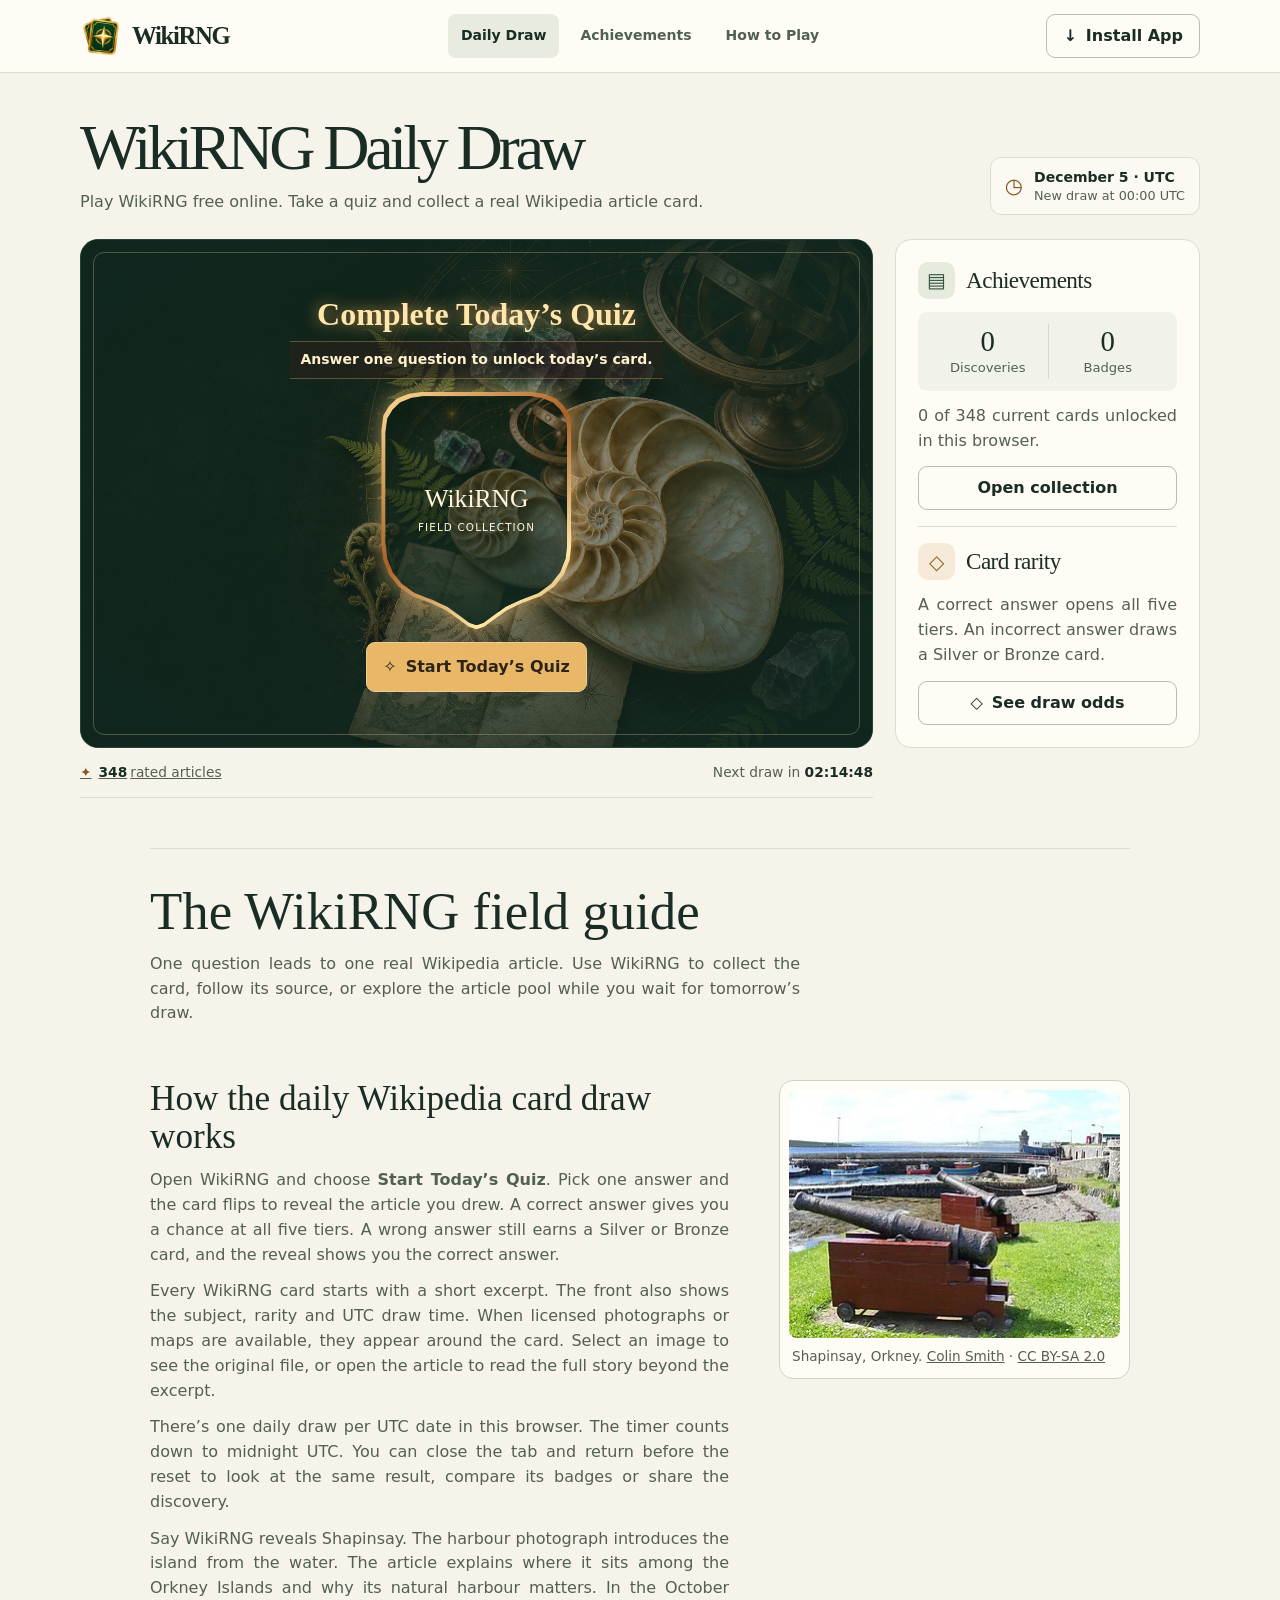
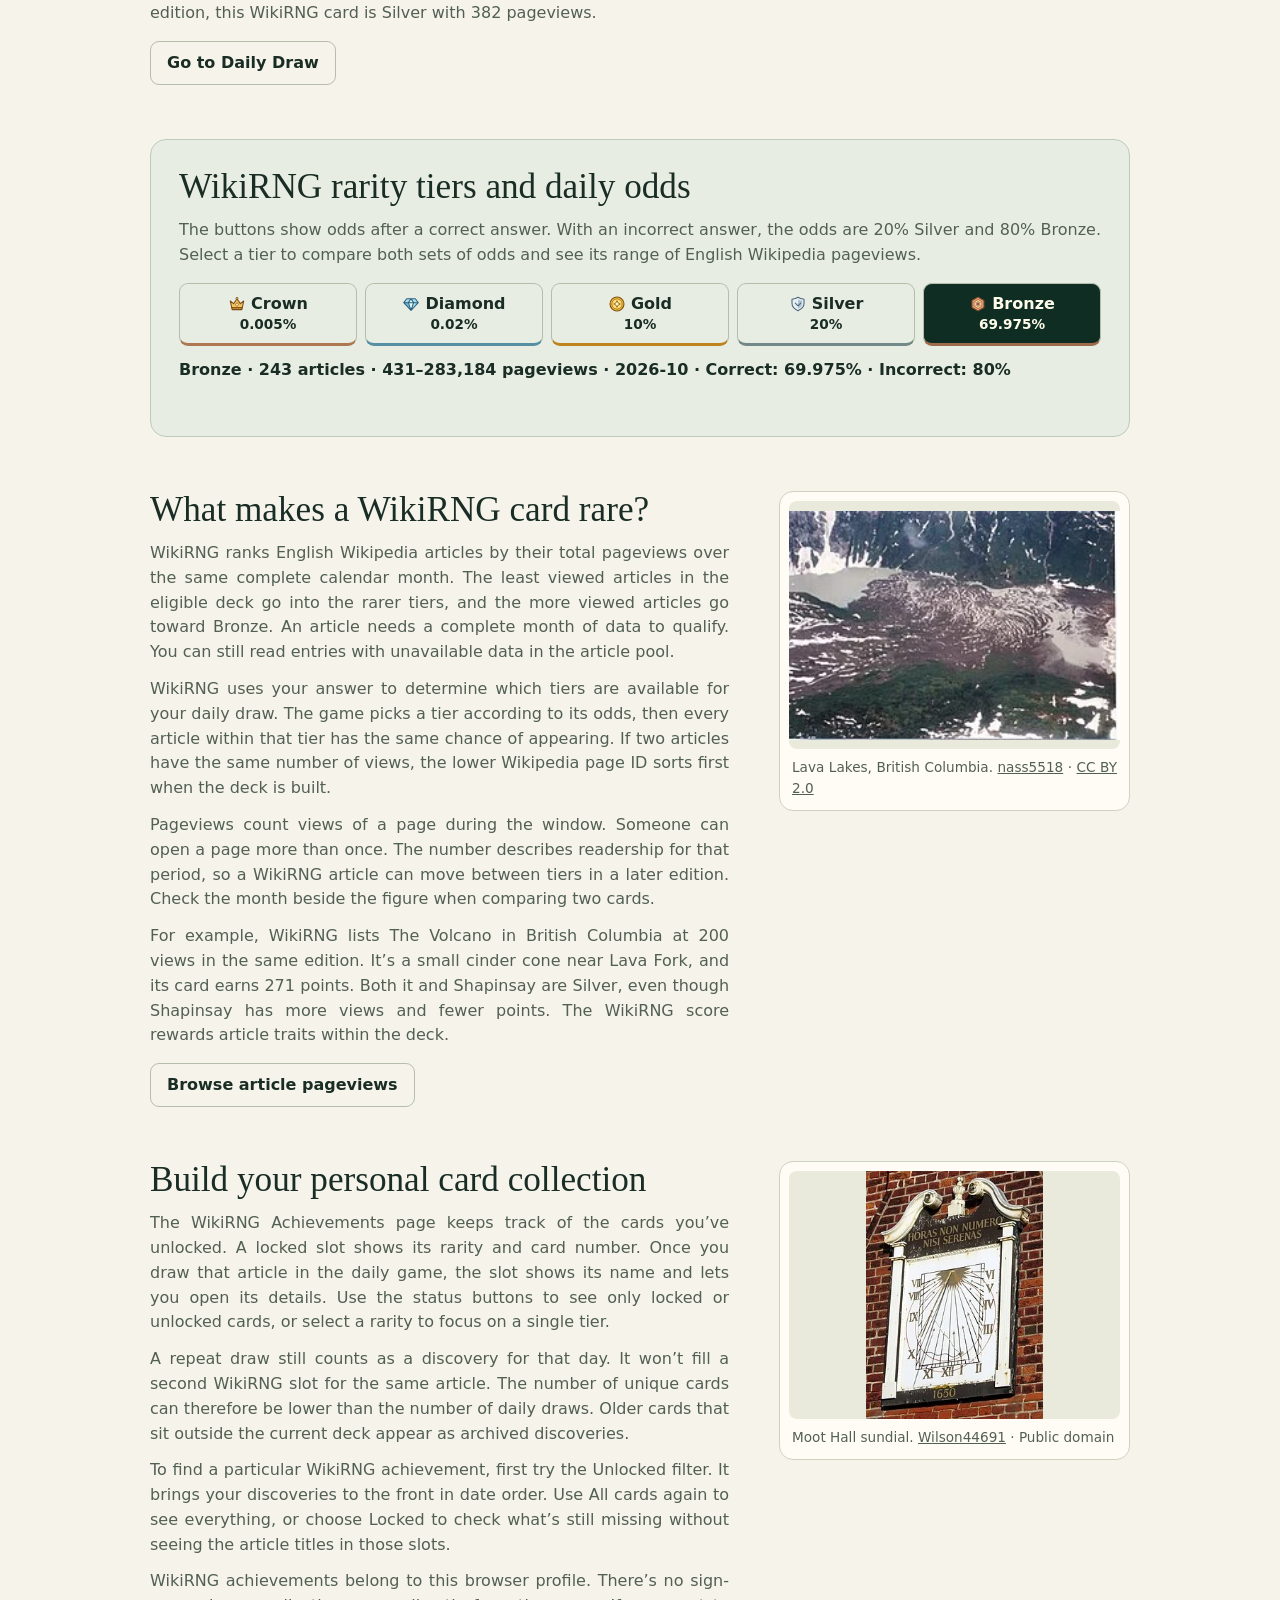
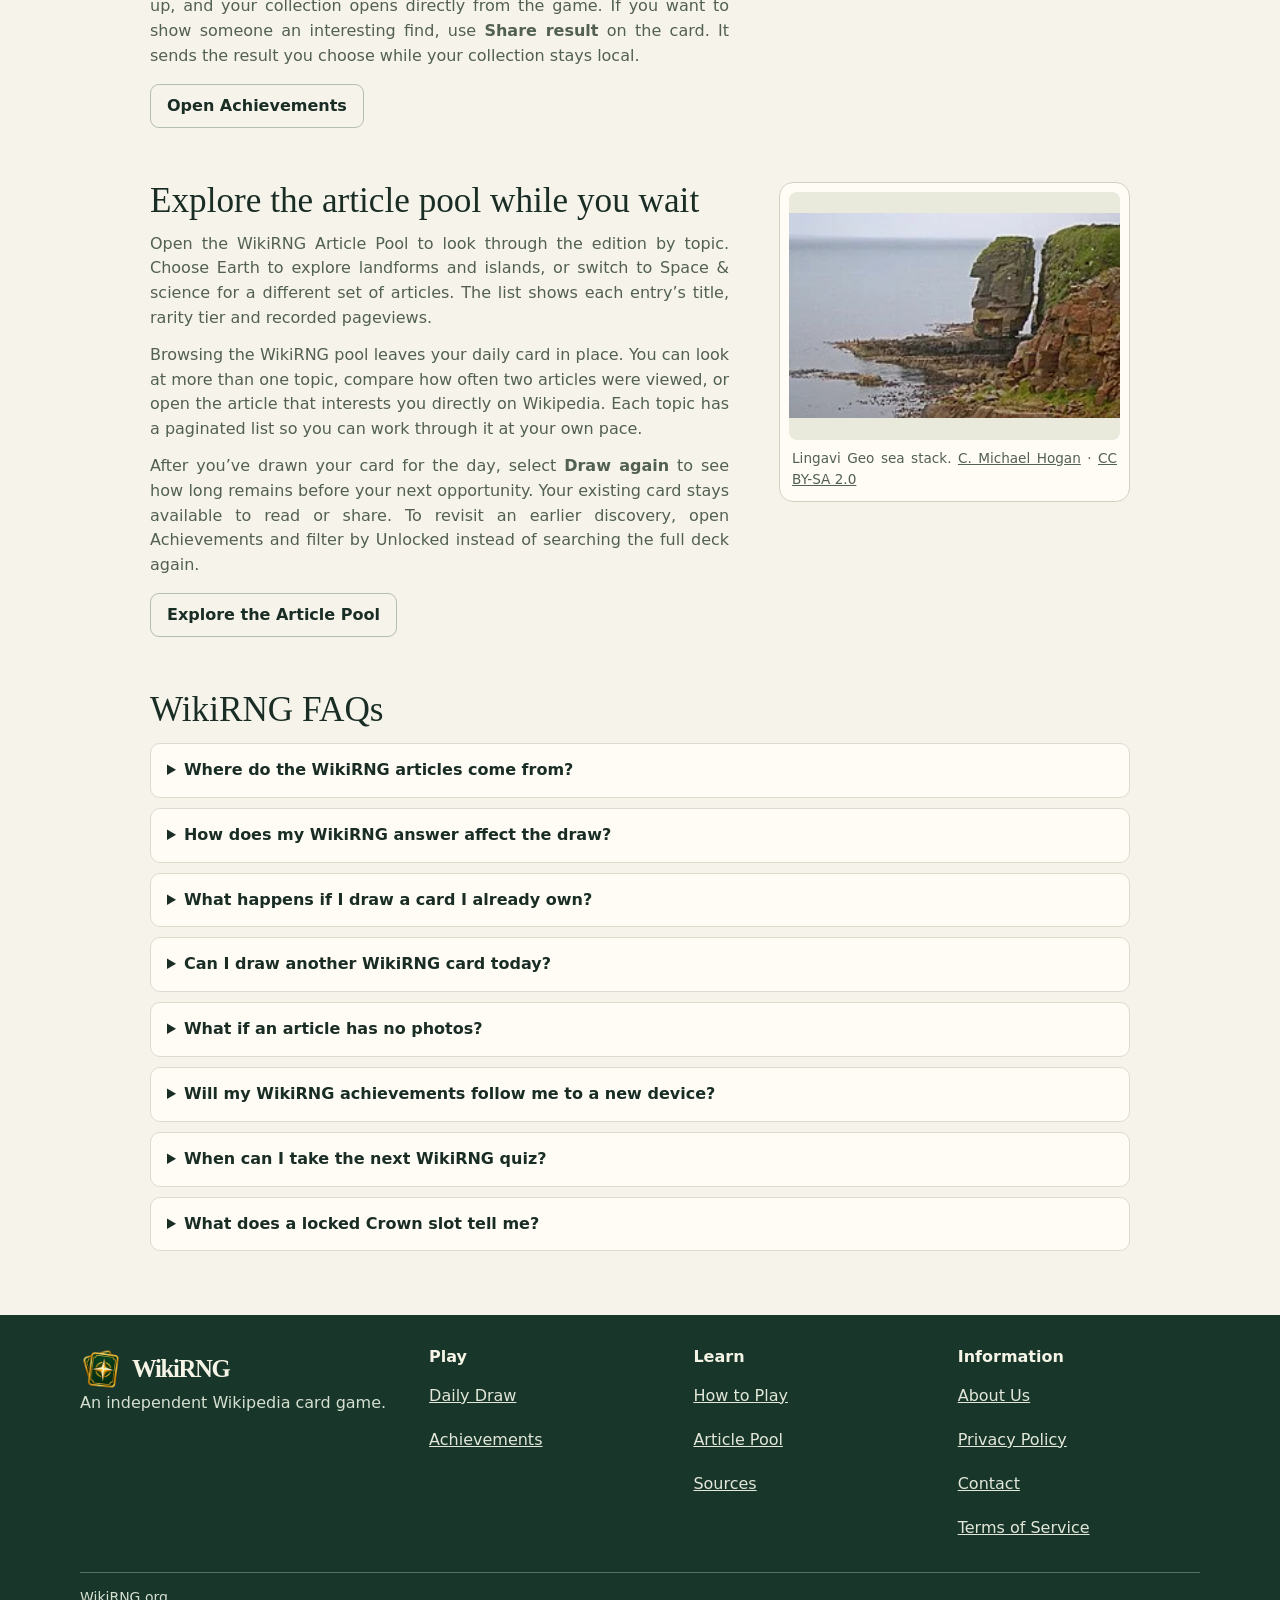
==== commit 192bb7cd: "update share feature" ====
--- a/index.html
+++ b/index.html
@@ -21,6 +21,7 @@
   <script src="article-media-local.js" defer></script>
   <script src="article-media.js" defer></script>
   <script src="site.js" defer></script>
+  <script src="share-card.js" defer></script>
   <script src="game.js" defer></script>
   <title>WikiRNG — Daily Wikipedia Card Draw</title>
 </head>
@@ -92,7 +93,10 @@
             <div class="result-copy">
               <p class="fine" id="quiz-feedback" hidden></p>
               <div class="result-links">
-                <button class="text-button" type="button" id="share-button"><span aria-hidden="true">⤴</span> Share result</button>
+                <button class="text-button share-trigger" type="button" id="share-button">
+                  <svg aria-hidden="true" width="18" height="18" viewBox="0 0 24 24" fill="none" stroke="currentColor" stroke-width="1.8"><path d="m8.5 10.5 7-4m-7 7 7 4"/><circle cx="6" cy="12" r="2.5"/><circle cx="18" cy="5" r="2.5"/><circle cx="18" cy="19" r="2.5"/></svg>
+                  Share result
+                </button>
               </div>
               <p class="excerpt-credit" id="result-credit" hidden><a id="revision-link" target="_blank" rel="noopener noreferrer">Wikipedia contributors</a> · edited excerpt · <a href="https://creativecommons.org/licenses/by-sa/4.0/" target="_blank" rel="noopener noreferrer">CC BY-SA 4.0</a></p>
               <details class="media-credits" id="media-credits" data-media-credits hidden>
@@ -298,7 +302,7 @@
         <details open><summary>How often can I draw?</summary><p>Submit one answer per UTC day to draw a card. A correct answer opens all five tiers. An incorrect answer earns a Silver or Bronze card. <a href="#odds">Compare the rarity odds.</a></p></details>
         <details><summary>How are points earned?</summary><p>Every article starts at 100 points. Traits in the edition earn badges. Only the highest-scoring badge counts in each of the topic, title and article metadata groups. Rarity follows pageviews.</p></details>
         <details><summary>What does “top of the pool” mean?</summary><p>It compares article scores in the edition, including ties. The score shows how unusual the article’s badge traits are within this edition.</p></details>
-        <details><summary>Where are my discoveries saved?</summary><p>Daily results stay in this browser’s local storage. Clearing site data or switching browsers separates your journal. You can share a result as text without publishing your journal.</p></details>
+        <details><summary>Where are my discoveries saved?</summary><p>Daily results stay in this browser’s local storage. Clearing site data or switching browsers separates your journal. Share result lets you export just the selected card and its links.</p></details>
         <details><summary>Where do the discoveries come from?</summary><p>This edition is a sample from the English Wikipedia featured article index, with excerpts and metadata from Wikipedia. Each result shows its source and edition. Older draws keep the score and size of their original pool. <a href="#pool" data-view="pool">Browse the current pool.</a></p></details>
       </div>
     </section>
@@ -371,10 +375,32 @@
     <input id="install-url" type="url" value="https://wikirng.org/" aria-label="WikiRNG site link" readonly hidden>
   </dialog>
   <dialog id="share-dialog" aria-labelledby="share-title">
-    <div class="dialog-title"><h2 id="share-title">Share this discovery</h2><form method="dialog"><button class="plain-close" aria-label="Close" type="submit">×</button></form></div>
-    <label for="share-text">Result text</label>
-    <textarea id="share-text" rows="5" readonly></textarea>
-    <button class="primary" type="button" id="copy-result">Copy result</button>
+    <div class="dialog-title"><h2 id="share-title">Share this discovery</h2><form method="dialog"><button class="plain-close" aria-label="Close share dialog" type="submit">×</button></form></div>
+    <div class="share-preview"><canvas id="share-canvas" width="1080" height="1350" role="img" aria-label="Preview of the WikiRNG share card"></canvas></div>
+    <div class="share-links">
+      <a id="share-site" href="https://wikirng.org/" target="_blank" rel="noopener noreferrer">https://wikirng.org/</a>
+      <a id="share-wikipedia" target="_blank" rel="noopener noreferrer"></a>
+    </div>
+    <div class="share-actions" role="group" aria-label="Share or save the card">
+      <button class="outline" type="button" id="share-download" disabled><svg aria-hidden="true" viewBox="0 0 24 24" fill="none" stroke="currentColor" stroke-width="1.8" stroke-linecap="round" stroke-linejoin="round"><path d="M12 3v12m-4-4 4 4 4-4M5 16v4h14v-4"/></svg>Download image</button>
+      <button class="primary" type="button" id="share-native" disabled><svg aria-hidden="true" viewBox="0 0 24 24" fill="none" stroke="currentColor" stroke-width="1.8"><path d="m8.5 10.5 7-4m-7 7 7 4"/><circle cx="6" cy="12" r="2.5"/><circle cx="18" cy="5" r="2.5"/><circle cx="18" cy="19" r="2.5"/></svg>Share image + link</button>
+      <button class="outline" type="button" id="share-copy"><svg aria-hidden="true" viewBox="0 0 24 24" fill="none" stroke="currentColor" stroke-width="1.8" stroke-linecap="round"><path d="m10 14 4-4m-6.4 6.4-1 1a3.5 3.5 0 0 1-5-5l4-4a3.5 3.5 0 0 1 5 0m5.8-.8 1-1a3.5 3.5 0 0 1 5 5l-4 4a3.5 3.5 0 0 1-5 0" transform="translate(0 1)"/></svg>Copy site link</button>
+    </div>
+    <div class="share-platforms" role="group" aria-label="Social sharing shortcuts">
+      <a class="outline" href="https://www.tiktok.com/" target="_blank" rel="noopener noreferrer" title="Open TikTok"><svg aria-hidden="true" viewBox="0 0 24 24" fill="currentColor"><path d="M14 3h3c.2 2.4 1.9 4 4 4.4v3.1c-1.5-.1-2.8-.6-4-1.5v7.1a5.6 5.6 0 1 1-5.6-5.6h.7v3.1h-.7a2.5 2.5 0 1 0 2.6 2.5z"/></svg>TikTok</a>
+      <a class="outline" href="https://www.youtube.com/" target="_blank" rel="noopener noreferrer" title="Open YouTube"><svg aria-hidden="true" viewBox="0 0 24 24" fill="#c61a29"><path d="M20 5.4c1.2.3 1.8 1 2 2.2.4 2.3.4 6.5 0 8.8-.2 1.2-.8 1.9-2 2.2-2.4.6-13.6.6-16 0-1.2-.3-1.8-1-2-2.2-.4-2.3-.4-6.5 0-8.8.2-1.2.8-1.9 2-2.2 2.4-.6 13.6-.6 16 0Z"/><path d="M10 8.7v6.6l5.7-3.3z" fill="#fff"/></svg>YouTube</a>
+      <a class="outline" id="share-x" href="https://twitter.com/intent/tweet" target="_blank" rel="noopener noreferrer" title="Draft a post on X"><svg aria-hidden="true" viewBox="0 0 24 24" fill="currentColor"><path d="M4 3h5l4.2 6 5-6h2l-6.1 7.3L21 21h-5l-4.6-6.6L6 21H4l6.5-7.9zm3 1.6 9.8 14.8H18L8.2 4.6z"/></svg>X</a>
+      <a class="outline" id="share-reddit" href="https://www.reddit.com/submit" target="_blank" rel="noopener noreferrer" title="Draft a link on Reddit"><svg aria-hidden="true" viewBox="0 0 24 24"><circle cx="12" cy="12" r="10" fill="#bd4118"/><g fill="#fff"><ellipse cx="12" cy="13.3" rx="6.2" ry="4"/><circle cx="6.2" cy="12" r="1.5"/><circle cx="17.8" cy="12" r="1.5"/><circle cx="16.3" cy="7.2" r="1.3"/></g><path d="m12 10 1.1-3.6 2.1.5m-5 8.1c.8.7 2.8.7 3.6 0" fill="none" stroke="#fff" stroke-linecap="round"/><path d="M9.6 12.9h.1m4.6 0h.1m-4.1 2a3.8 3.8 0 0 0 3.4 0" fill="none" stroke="#a63b17" stroke-width="1.2" stroke-linecap="round"/></svg>Reddit</a>
+      <a class="outline" href="https://www.instagram.com/" target="_blank" rel="noopener noreferrer" title="Open Instagram"><svg aria-hidden="true" viewBox="0 0 24 24" fill="none" stroke="#a33369" stroke-width="1.9"><rect x="3" y="3" width="18" height="18" rx="5"/><circle cx="12" cy="12" r="4"/><circle cx="17.1" cy="6.9" r=".8" fill="#a33369" stroke="none"/></svg>Instagram</a>
+    </div>
+    <p class="share-help">X and Reddit open link drafts. To post a PNG, use your device’s share menu or download and attach it in the app.</p>
+    <p id="share-status" class="fine" role="status"></p>
+    <details class="share-caption" id="share-caption">
+      <summary>Caption and credits</summary>
+      <textarea id="share-text" rows="5" readonly aria-label="Share caption and image credits"></textarea>
+      <button class="outline" type="button" id="share-copy-caption">Copy caption</button>
+    </details>
+    <input type="url" id="share-copy-fallback" readonly aria-label="WikiRNG site link" hidden>
   </dialog>
   <p id="announcer" class="sr-only" role="status" aria-live="polite"></p>
 </body>
--- a/styles.css
+++ b/styles.css
@@ -236,6 +236,35 @@
 .dialog-title { display: flex; gap: 16px; justify-content: space-between; align-items: center; }
 .quiz-options { display: grid; gap: 8px; }
 .quiz-options button { width: 100%; }
+.share-trigger svg, .share-actions svg, .share-platforms svg { width: 18px; height: 18px; flex: none; }
+#share-dialog { width: min(610px, calc(100% - 20px)); max-width: none; max-height: calc(100% - 20px); overflow: auto; padding: clamp(12px, 3.5vw, 22px); }
+#share-dialog .dialog-title { gap: 8px; margin-bottom: 12px; }
+#share-dialog .plain-close { flex: none; }
+.share-preview { display: grid; place-items: center; padding: 8px; border-radius: 12px; background: #ebeee5; }
+.share-preview canvas { display: block; width: min(100%, 290px, 40vh); height: auto; border: 1px solid #c3cfbb; border-radius: 8px; background: #1c322a; }
+.share-links { display: grid; grid-template-columns: minmax(0, 1fr) minmax(0, 1.5fr); gap: 6px 14px; margin: 3px 0 7px; }
+.share-links a { display: flex; align-items: center; min-height: 44px; color: var(--pine); font-size: .83rem; text-underline-offset: 3px; overflow-wrap: anywhere; }
+.share-actions, .share-platforms { display: grid; gap: 6px; }
+.share-actions { grid-template-columns: repeat(3, minmax(0, 1fr)); }
+.share-platforms { grid-template-columns: repeat(5, minmax(0, 1fr)); margin-top: 9px; }
+.share-actions button, .share-platforms a { min-width: 0; padding-inline: 5px; font-size: .85rem; gap: 5px; }
+.share-platforms a { flex-direction: column; padding-block: 6px; font-size: .73rem; }
+.share-platforms svg { width: 20px; height: 20px; }
+#share-dialog .share-help, #share-status { margin-block: 9px; color: var(--muted); font-size: .82rem; text-align: justify; text-align-last: start; }
+#share-status:empty { margin: 0; }
+.share-caption { padding-inline: 11px; }
+.share-caption summary { min-height: 44px; padding-block: 12px; font-size: .83rem; }
+.share-caption button { margin-bottom: 8px; }
+#share-copy-fallback { width: 100%; min-height: 44px; margin-top: 7px; padding: 6px; border: 1px solid var(--line); border-radius: 8px; }
+@media (max-width: 520px) {
+  .share-actions { grid-template-columns: repeat(2, minmax(0, 1fr)); }
+  .share-actions button:last-child { grid-column: 1 / -1; }
+}
+@media (max-width: 385px) {
+  .share-links { grid-template-columns: 1fr; gap: 0; }
+  .share-platforms { gap: 4px; }
+  .share-platforms a { padding-inline: 2px; font-size: .67rem; }
+}
 .plain-close { height: 44px; width: 44px; border: 0; border-radius: 8px; background: #e6ebde; color: var(--ink); font-size: 1.5rem; }
 textarea { width: 100%; resize: vertical; padding: 10px; background: white; border: 1px solid var(--line); border-radius: 8px; color: var(--ink); }
 .info-content { padding-block: 35px; max-width: 800px; }
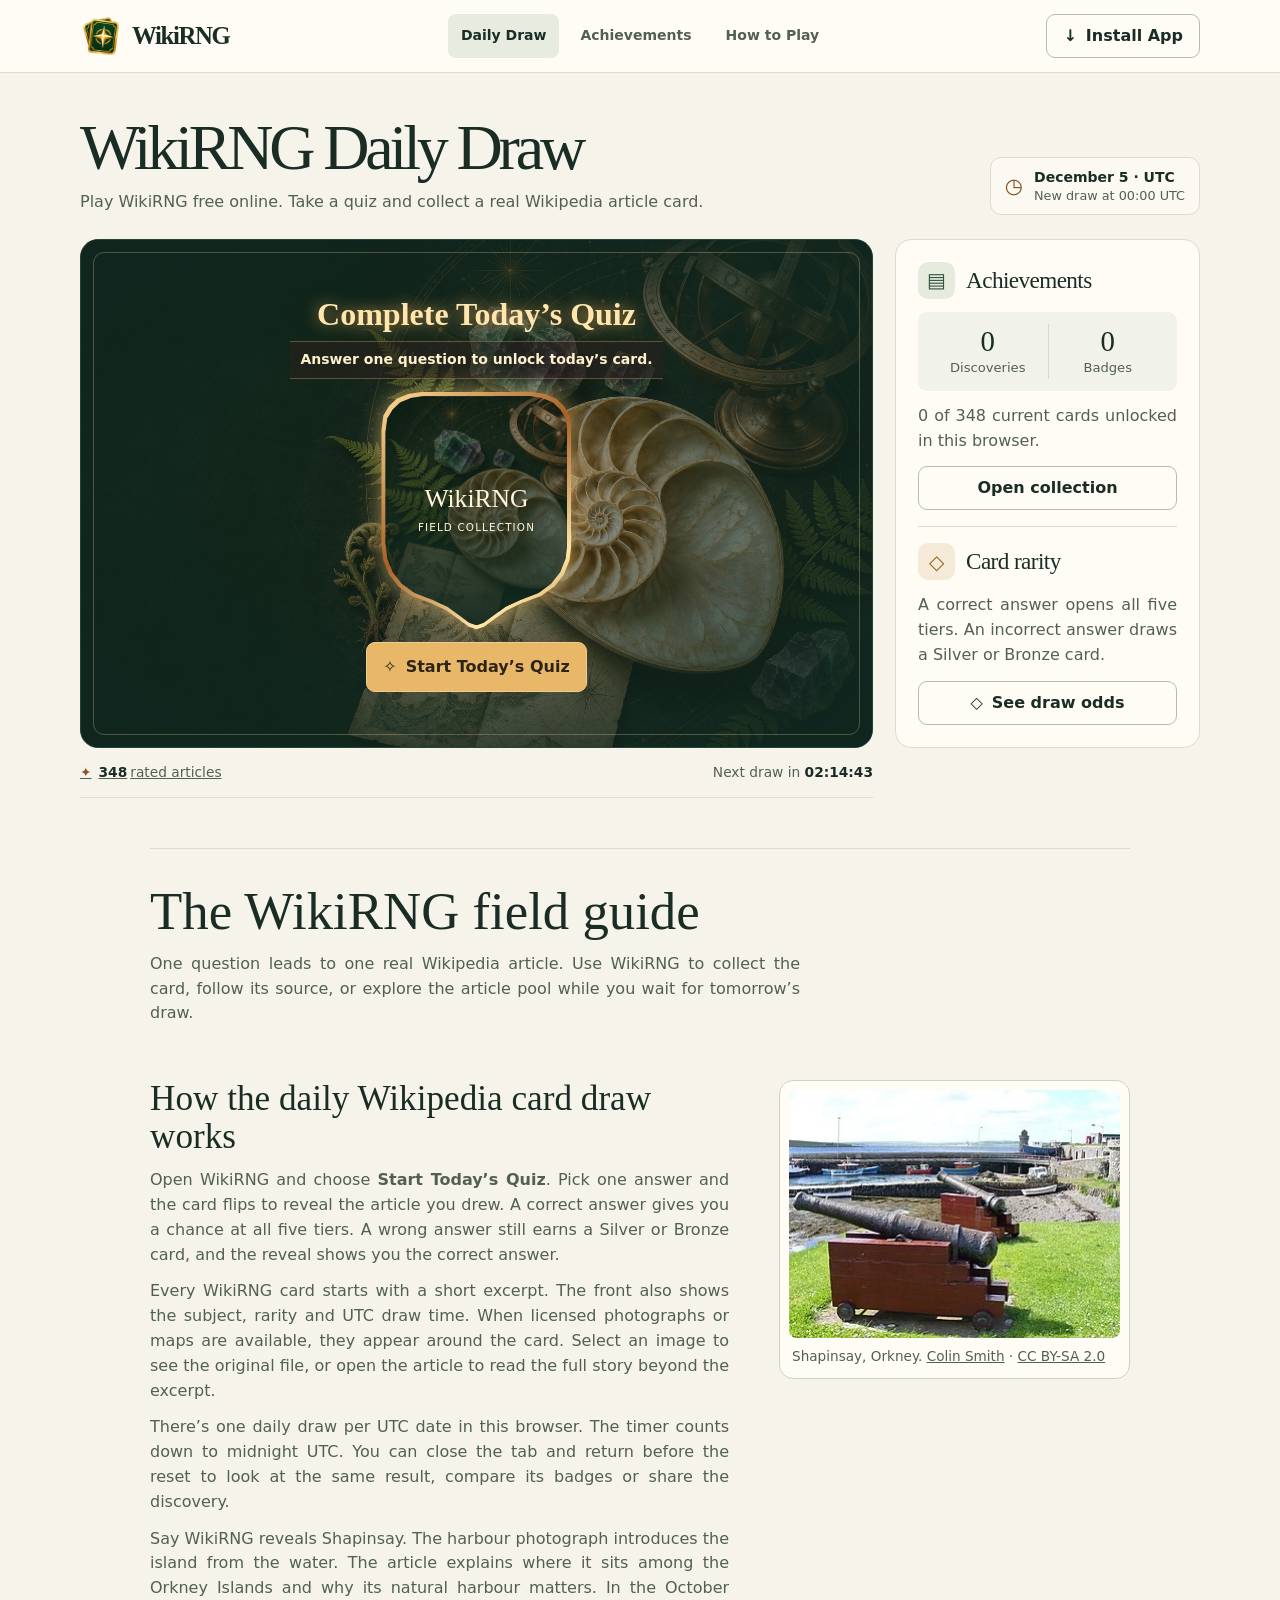
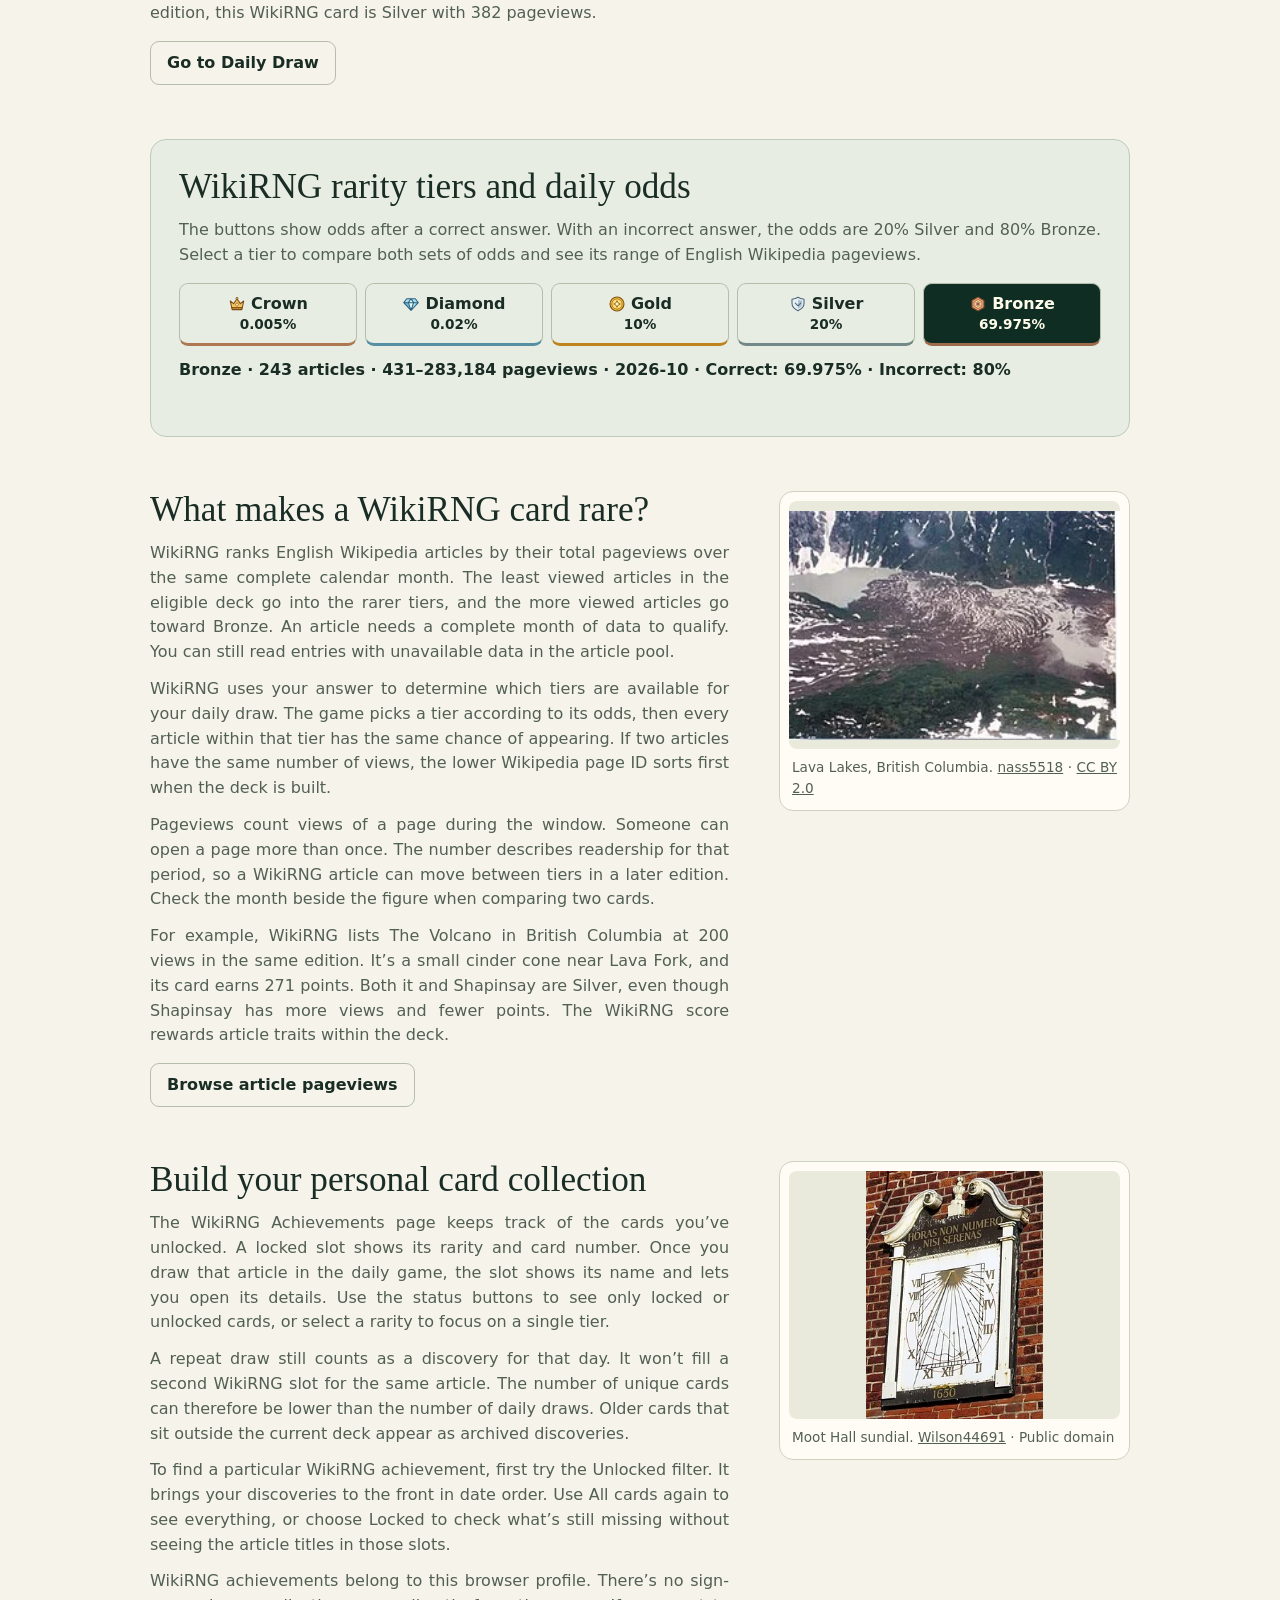
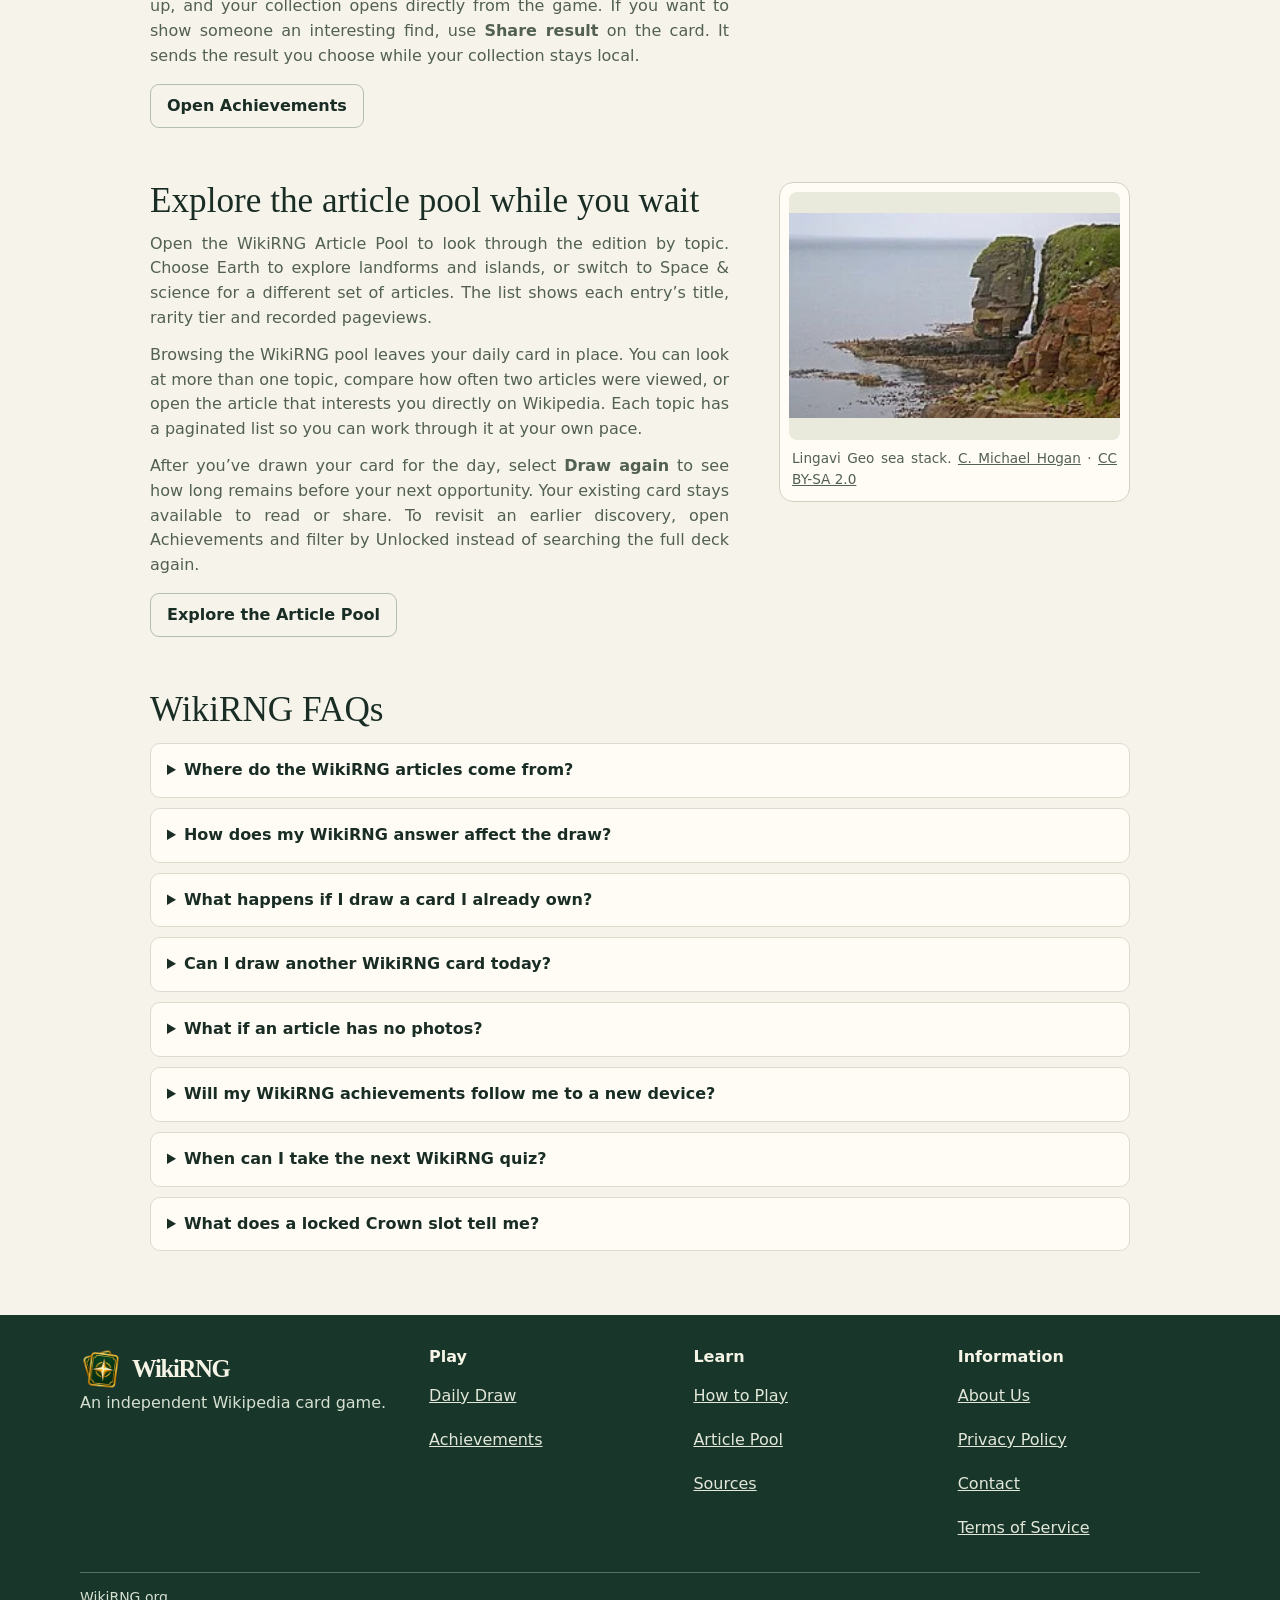
==== commit 96ac693c: "update answer page" ====
--- a/index.html
+++ b/index.html
@@ -91,7 +91,7 @@
               </div>
             </div>
             <div class="result-copy">
-              <p class="fine" id="quiz-feedback" hidden></p>
+              <div class="quiz-feedback" id="quiz-feedback" hidden></div>
               <div class="result-links">
                 <button class="text-button share-trigger" type="button" id="share-button">
                   <svg aria-hidden="true" width="18" height="18" viewBox="0 0 24 24" fill="none" stroke="currentColor" stroke-width="1.8"><path d="m8.5 10.5 7-4m-7 7 7 4"/><circle cx="6" cy="12" r="2.5"/><circle cx="18" cy="5" r="2.5"/><circle cx="18" cy="19" r="2.5"/></svg>
@@ -320,9 +320,15 @@
 
   <dialog id="quiz-dialog" aria-labelledby="quiz-title">
     <div class="dialog-title"><h2 id="quiz-title">Today’s Quiz</h2><form method="dialog"><button class="plain-close" aria-label="Close quiz" type="submit">×</button></form></div>
-    <p class="fine">A correct answer opens all five rarity tiers. An incorrect answer still unlocks a Silver or Bronze card.</p>
-    <p id="quiz-question"></p>
-    <div class="quiz-options" id="quiz-options" role="group" aria-labelledby="quiz-question"></div>
+    <div id="quiz-prompt">
+      <p class="fine">A correct answer opens all five rarity tiers. An incorrect answer still unlocks a Silver or Bronze card.</p>
+      <p id="quiz-question"></p>
+      <div class="quiz-options" id="quiz-options" role="group" aria-labelledby="quiz-question"></div>
+    </div>
+    <div class="quiz-reaction" id="quiz-reaction" hidden>
+      <div class="quiz-particles" id="quiz-particles" aria-hidden="true"></div>
+      <div class="quiz-feedback" id="quiz-reaction-feedback" tabindex="-1"></div>
+    </div>
   </dialog>
   <dialog id="draw-limit-dialog" aria-labelledby="draw-limit-title" aria-describedby="draw-limit-message">
     <h2 id="draw-limit-title">One draw per day</h2>
--- a/styles.css
+++ b/styles.css
@@ -188,6 +188,31 @@
 .media-credits summary { font-size: .88rem; min-height: 44px; }
 .result-copy, .score-panel, .reason-panel { padding: 26px; }
 .result-copy p:not(.eyebrow) { color: var(--muted); }
+.quiz-feedback {
+  --quiz-bg: #edf5e9;
+  --quiz-edge: #498061;
+  --quiz-ink: #204c37;
+  display: grid;
+  grid-template-columns: 42px minmax(0, 1fr);
+  align-items: center;
+  gap: 12px;
+  border: 1px solid var(--quiz-edge);
+  border-left-width: 4px;
+  border-radius: 10px;
+  padding: 12px;
+  color: var(--quiz-ink);
+  background: var(--quiz-bg);
+}
+.quiz-feedback[data-outcome="incorrect"] {
+  --quiz-bg: #edf1fa;
+  --quiz-edge: #6a78a4;
+  --quiz-ink: #303e66;
+}
+.quiz-feedback-icon { display: grid; place-items: center; width: 42px; height: 42px; border-radius: 8px; background: var(--quiz-ink); color: #fff; font: 700 1.35rem/1 var(--sans); }
+.quiz-feedback-copy strong { font-size: 1.08rem; }
+.quiz-feedback .quiz-feedback-answer, .quiz-feedback .quiz-feedback-note { margin: 0; color: inherit; overflow-wrap: anywhere; }
+.quiz-feedback .quiz-feedback-answer { font-weight: 650; }
+.quiz-feedback .quiz-feedback-note { font-size: .85rem; }
 .result-copy .excerpt-credit { margin-top: 10px; font-size: .8rem; }
 .eyebrow { color: #655630; font-weight: 720; font-size: .8rem; text-transform: uppercase; letter-spacing: .09em; }
 .result-actions { display: grid; justify-items: center; gap: 3px; width: min(100%, 290px); }
@@ -236,6 +261,37 @@
 .dialog-title { display: flex; gap: 16px; justify-content: space-between; align-items: center; }
 .quiz-options { display: grid; gap: 8px; }
 .quiz-options button { width: 100%; }
+.quiz-reaction { position: relative; isolation: isolate; overflow: hidden; display: grid; align-items: center; min-height: 194px; margin-top: 12px; padding: 22px 14px; border-radius: 12px; background: radial-gradient(ellipse at top, #fff0c2, #eaf3e8 74%); }
+.quiz-reaction[data-outcome="incorrect"] { background: linear-gradient(160deg, #d3dbed, #f1f4fa); }
+.quiz-particles { position: absolute; inset: 0; z-index: 1; pointer-events: none; }
+.quiz-particles span {
+  position: absolute;
+  top: -14px;
+  left: var(--piece-x);
+  width: 8px;
+  height: 11px;
+  border-radius: 2px;
+  background: var(--piece-color);
+  animation: quiz-confetti .91s var(--piece-delay) ease-out both;
+}
+.quiz-particles span:nth-child(3n) { width: 7px; height: 7px; border-radius: 50%; }
+.quiz-reaction[data-outcome="incorrect"] .quiz-particles span {
+  width: 2px;
+  height: 19px;
+  border-radius: 3px;
+  background: #657ba8;
+  animation: quiz-rain .78s var(--piece-delay) linear both;
+}
+@keyframes quiz-confetti {
+  0% { opacity: 0; transform: translate(-12px, 0) rotate(-22deg); }
+  14%, 62% { opacity: .84; }
+  100% { opacity: 0; transform: translate(22px, 220px) rotate(380deg); }
+}
+@keyframes quiz-rain {
+  0% { opacity: 0; transform: translate(18px, 0) rotate(10deg); }
+  18%, 77% { opacity: .58; }
+  100% { opacity: 0; transform: translate(-17px, 220px) rotate(10deg); }
+}
 .share-trigger svg, .share-actions svg, .share-platforms svg { width: 18px; height: 18px; flex: none; }
 #share-dialog { width: min(610px, calc(100% - 20px)); max-width: none; max-height: calc(100% - 20px); overflow: auto; padding: clamp(12px, 3.5vw, 22px); }
 #share-dialog .dialog-title { gap: 8px; margin-bottom: 12px; }
